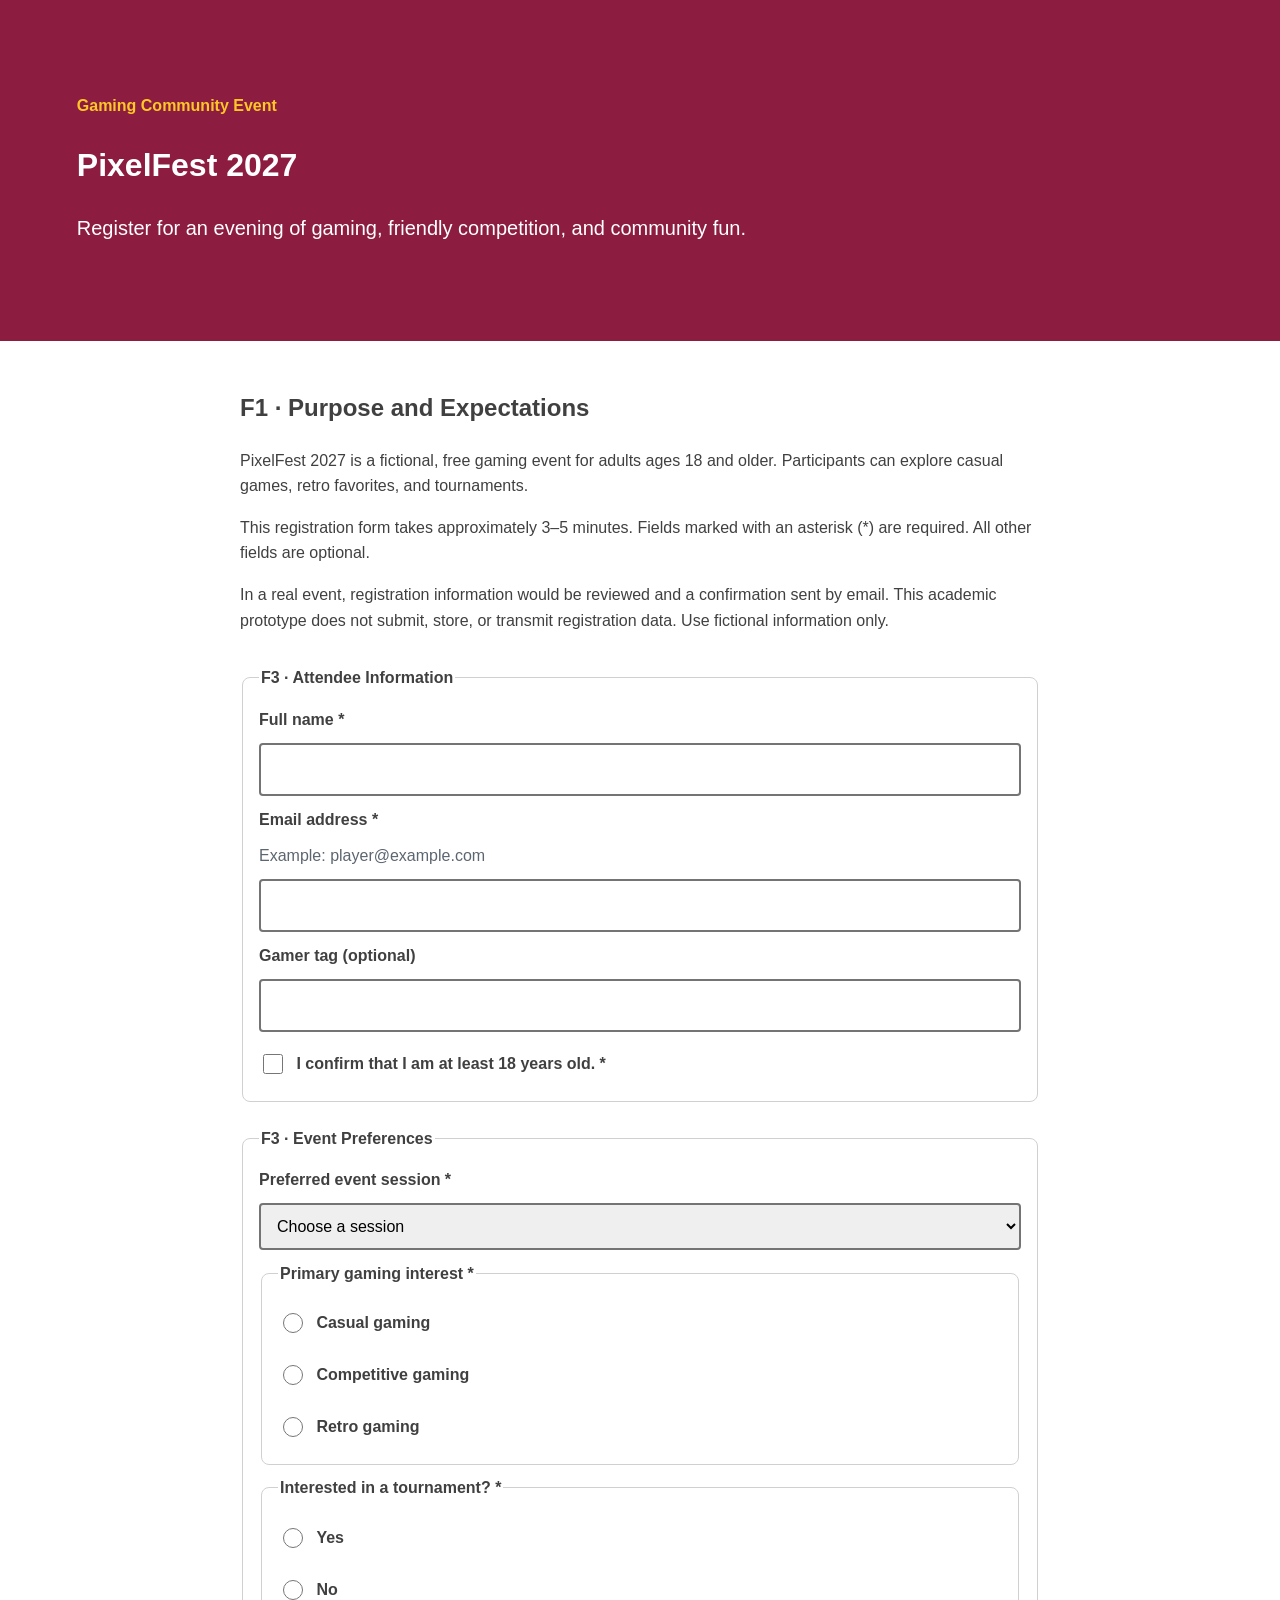
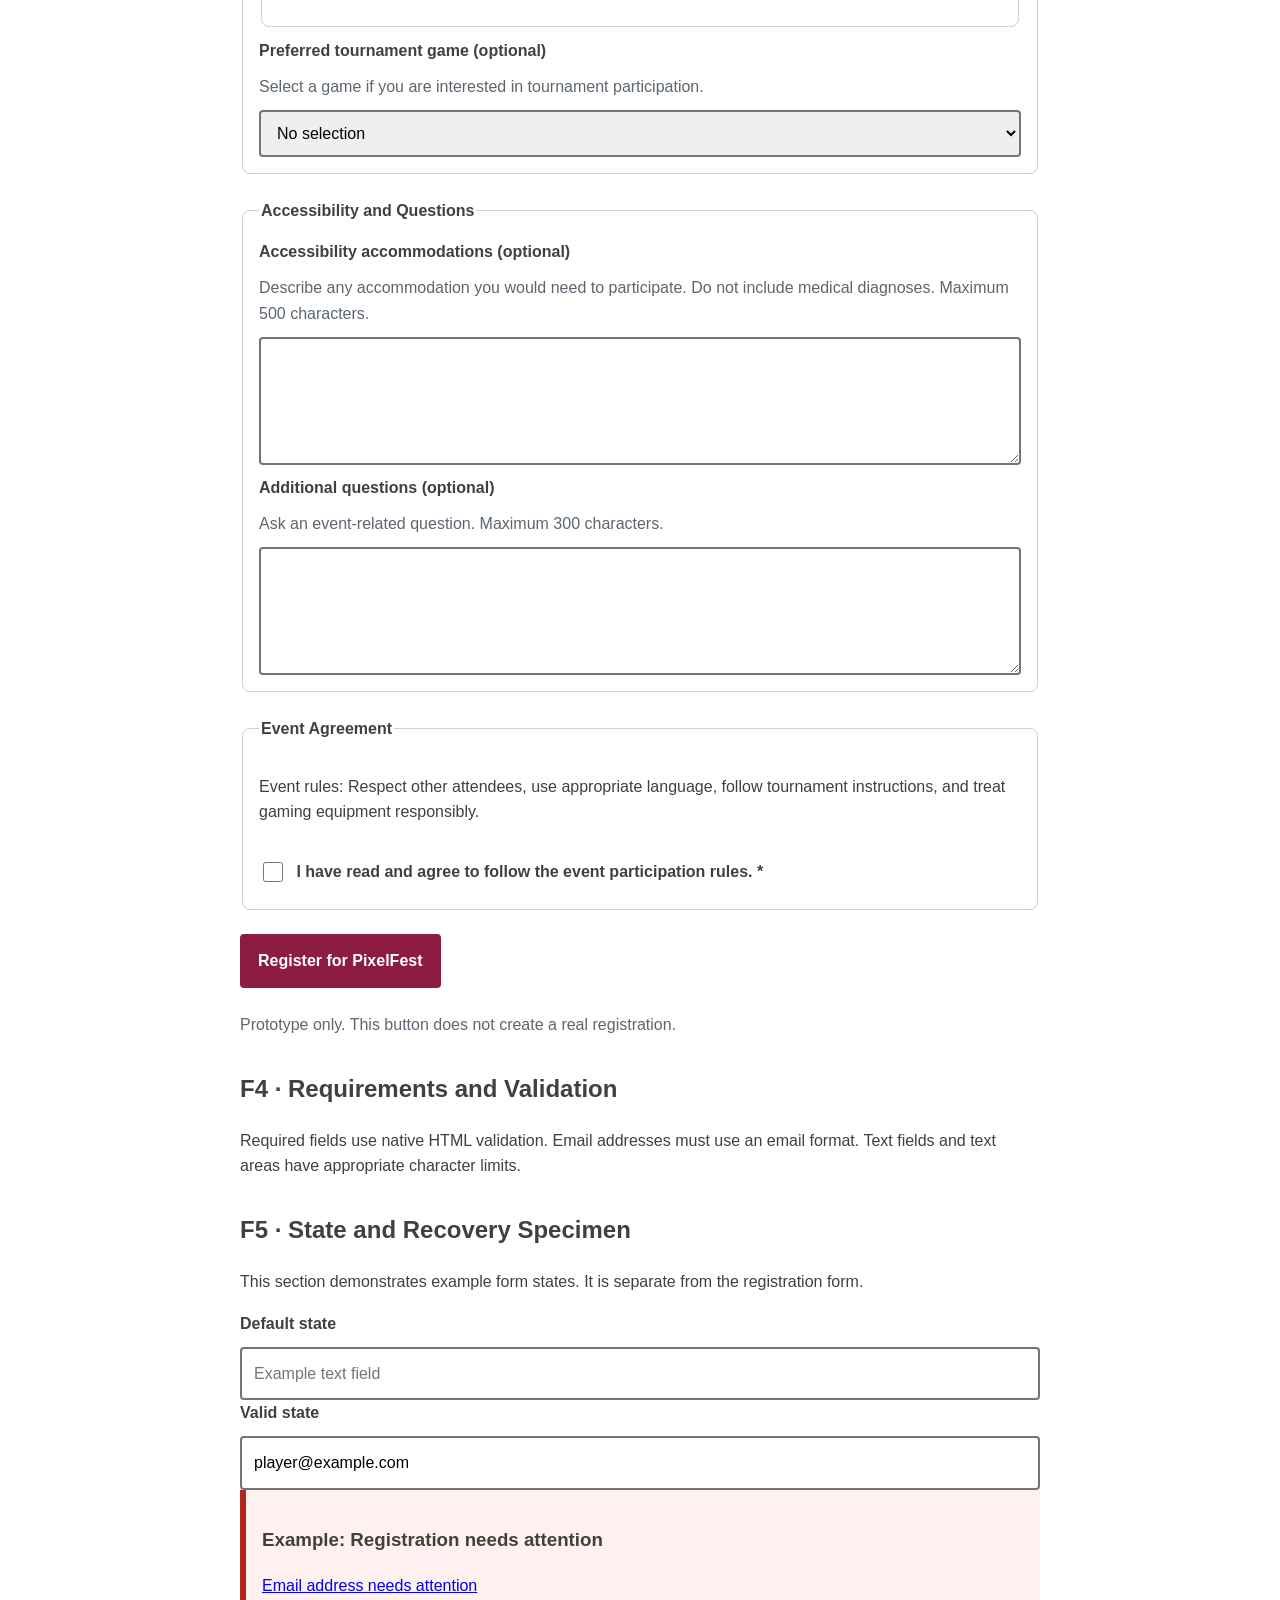
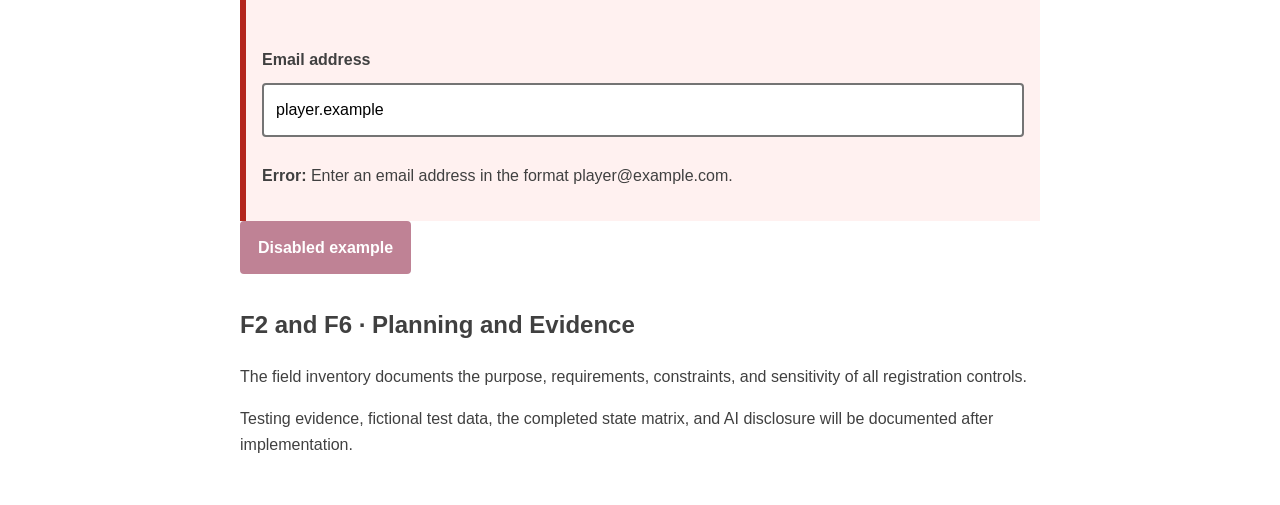
==== index.html @ 700ea59c "Update privacy notice heading and enhance event registration form details for PixelFest 2027" ====
<!doctype html>
<html lang="en">
<head>
    <meta charset="utf-8">
    <meta name="viewport" content="width=device-width, initial-scale=1">
    <title>PixelFest 2027 | Event Registration</title>
    <link rel="stylesheet" href="styles.css">
</head>

<body>
    <header class="page-header">
        <p class="eyebrow">Gaming Community Event</p>
        <h1>PixelFest 2027</h1>
        <p class="lede">
            Register for an evening of gaming, friendly competition,
            and community fun.
        </p>
    </header>

    <main>
        <!-- F1: Purpose and Expectations -->
        <section id="expectations">
            <h2>F1 · Purpose and Expectations</h2>

            <p>
                PixelFest 2027 is a fictional, free gaming event for
                adults ages 18 and older. Participants can explore
                casual games, retro favorites, and tournaments.
            </p>

            <p>
                This registration form takes approximately 3–5 minutes.
                Fields marked with an asterisk (*) are required.
                All other fields are optional.
            </p>

            <p>
                In a real event, registration information would be
                reviewed and a confirmation sent by email.
                This academic prototype does not submit, store,
                or transmit registration data. Use fictional
                information only.
            </p>
        </section>

        <!-- F3 and F4: Semantic Form and Validation -->
        <form action="#" method="post">

            <fieldset>
                <legend>F3 · Attendee Information</legend>

                <div class="field">
                    <label for="full-name">Full name *</label>
                    <input
                        type="text"
                        id="full-name"
                        name="full_name"
                        autocomplete="name"
                        maxlength="80"
                        required>
                </div>

                <div class="field">
                    <label for="email">Email address *</label>
                    <p class="help" id="email-help">
                        Example: player@example.com
                    </p>
                    <input
                        type="email"
                        id="email"
                        name="email"
                        autocomplete="email"
                        aria-describedby="email-help"
                        required>
                </div>

                <div class="field">
                    <label for="gamer-tag">Gamer tag (optional)</label>
                    <input
                        type="text"
                        id="gamer-tag"
                        name="gamer_tag"
                        autocomplete="off"
                        maxlength="30">
                </div>

                <label class="choice">
                    <input
                        type="checkbox"
                        name="age_confirmed"
                        value="yes"
                        required>
                    I confirm that I am at least 18 years old. *
                </label>
            </fieldset>

            <fieldset>
                <legend>F3 · Event Preferences</legend>

                <div class="field">
                    <label for="session">Preferred event session *</label>
                    <select id="session" name="session" required>
                        <option value="">Choose a session</option>
                        <option value="afternoon">
                            Afternoon
                        </option>
                        <option value="evening">
                            Evening
                        </option>
                    </select>
                </div>

                <fieldset>
                    <legend>Primary gaming interest *</legend>

                    <label class="choice">
                        <input
                            type="radio"
                            name="gaming_interest"
                            value="casual"
                            required>
                        Casual gaming
                    </label>

                    <label class="choice">
                        <input
                            type="radio"
                            name="gaming_interest"
                            value="competitive">
                        Competitive gaming
                    </label>

                    <label class="choice">
                        <input
                            type="radio"
                            name="gaming_interest"
                            value="retro">
                        Retro gaming
                    </label>
                </fieldset>

                <fieldset>
                    <legend>Interested in a tournament? *</legend>

                    <label class="choice">
                        <input
                            type="radio"
                            name="tournament"
                            value="yes"
                            required>
                        Yes
                    </label>

                    <label class="choice">
                        <input
                            type="radio"
                            name="tournament"
                            value="no">
                        No
                    </label>
                </fieldset>

                <div class="field">
                    <label for="tournament-game">
                        Preferred tournament game (optional)
                    </label>
                    <p class="help" id="game-help">
                        Select a game if you are interested
                        in tournament participation.
                    </p>
                    <select
                        id="tournament-game"
                        name="tournament_game"
                        aria-describedby="game-help">
                        <option value="">No selection</option>
                        <option value="smash">
                            Super Smash Bros.
                        </option>
                        <option value="mario_kart">
                            Mario Kart
                        </option>
                        <option value="other">
                            Other
                        </option>
                    </select>
                </div>
            </fieldset>

            <fieldset>
                <legend>Accessibility and Questions</legend>

                <div class="field">
                    <label for="accessibility">
                        Accessibility accommodations (optional)
                    </label>
                    <p class="help" id="accessibility-help">
                        Describe any accommodation you would need
                        to participate. Do not include medical diagnoses.
                        Maximum 500 characters.
                    </p>
                    <textarea
                        id="accessibility"
                        name="accessibility_needs"
                        maxlength="500"
                        aria-describedby="accessibility-help"></textarea>
                </div>

                <div class="field">
                    <label for="questions">
                        Additional questions (optional)
                    </label>
                    <p class="help" id="questions-help">
                        Ask an event-related question.
                        Maximum 300 characters.
                    </p>
                    <textarea
                        id="questions"
                        name="questions"
                        maxlength="300"
                        aria-describedby="questions-help"></textarea>
                </div>
            </fieldset>

            <fieldset>
                <legend>Event Agreement</legend>

                <p id="event-rules">
                    Event rules: Respect other attendees, use
                    appropriate language, follow tournament
                    instructions, and treat gaming equipment
                    responsibly.
                </p>

                <label class="choice">
                    <input
                        type="checkbox"
                        name="rules_accepted"
                        value="yes"
                        aria-describedby="event-rules"
                        required>
                    I have read and agree to follow the event
                    participation rules. *
                </label>
            </fieldset>

            <button type="submit">
                Register for PixelFest
            </button>

            <p class="help">
                Prototype only. This button does not create
                a real registration.
            </p>
        </form>

        <!-- F4: Requirements and Validation -->
        <section id="validation">
            <h2>F4 · Requirements and Validation</h2>
            <p>
                Required fields use native HTML validation.
                Email addresses must use an email format.
                Text fields and text areas have appropriate
                character limits.
            </p>
        </section>

        <!-- F5: State and Recovery Examples -->
        <section id="states">
            <h2>F5 · State and Recovery Specimen</h2>

            <p>
                This section demonstrates example form states.
                It is separate from the registration form.
            </p>

            <div class="field">
                <label for="default-example">
                    Default state
                </label>
                <input
                    id="default-example"
                    type="text"
                    placeholder="Example text field">
            </div>

            <div class="field">
                <label for="valid-example">
                    Valid state
                </label>
                <input
                    id="valid-example"
                    type="email"
                    value="player@example.com"
                    readonly>
            </div>

            <div class="error-summary">
                <h3>Example: Registration needs attention</h3>
                <p>
                    <a href="#error-example">
                        Email address needs attention
                    </a>
                </p>
            </div>

            <div class="field field-error">
                <label for="error-example">
                    Email address
                </label>
                <input
                    id="error-example"
                    type="email"
                    value="player.example"
                    aria-invalid="true"
                    aria-describedby="error-message">

                <p id="error-message">
                    <strong>Error:</strong>
                    Enter an email address in the format
                    player@example.com.
                </p>
            </div>

            <button type="button" disabled>
                Disabled example
            </button>
        </section>

        <!-- F6: Documentation -->
        <section id="documentation">
            <h2>F2 and F6 · Planning and Evidence</h2>

            <p>
                The field inventory documents the purpose,
                requirements, constraints, and sensitivity
                of all registration controls.
            </p>

            <p>
                Testing evidence, fictional test data,
                the completed state matrix, and AI disclosure
                will be documented after implementation.
            </p>
        </section>
    </main>
</body>
</html>
---- styles.css ----
:root{
    --color-text:#404040;
    --color-surface:#fff;
    --color-action:#8c1d40;
    --color-accent:#ffc627;
    --color-border:#747474;
    --color-error:#b3261e;
    --color-muted:#5c6670;
    --space-3:1rem;
    --radius:.5rem;
    --measure:68ch;
}
*,*::before,*::after{
    box-sizing:border-box;
}
body{
    margin:0;
    color:var(--color-text);
    background:var(--color-surface);
    font-family:Arial,sans-serif;
    line-height:1.6;
}
.page-header{
    padding:clamp(2rem,6vw,5rem);
    background:var(--color-action);
    color:#fff;
}
.eyebrow{
    color:var(--color-accent);
    font-weight:700;
}
.lede{
    max-width:var(--measure);
    font-size:1.25rem;
}
main{
    max-width:52rem;
    margin:auto;
    padding:var(--space-3);
}
section,form{
    margin-block:2rem;
}
form,fieldset,.field{
    display:grid;
    gap:.65rem;
}
form{
    gap:1.5rem;
}
fieldset{
    padding:1rem;
    border:1px solid #d0d0d0;
    border-radius:var(--radius);
}
legend,label{
    font-weight:700;
}
.help{
    margin:0;
    color:var(--color-muted);
}
input,select,textarea,button{
    font:inherit;
}
input:not([type="radio"]):not([type="checkbox"]),select,textarea{
    width:100%;
    padding:.75rem;
    border:2px solid var(--color-border);
    border-radius:.25rem;
}
textarea{
    min-height:8rem;
    resize:vertical;
}
.choice{
    display:flex;
    gap:.65rem;
    align-items:flex-start;
    padding:.5rem 0;
}
.choice input{
    inline-size:1.25rem;
    block-size:1.25rem;
}
button{
    justify-self:start;
    min-height:44px;
    padding:.75rem 1rem;
    background:var(--color-action);
    color:#fff;
    border:2px solid var(--color-action);
    border-radius:.25rem;
    font-weight:700;
}
:focus-visible{
    outline:.2rem solid var(--color-accent);
    outline-offset:.2rem;
}
.error-summary,.field-error{
    padding:1rem;
    border-left:.4rem solid var(--color-error);
    background:#fff1f0;
}
.field-error input{
    border-color:var(--color-error);
}
button:disabled{
    opacity:.55;
    cursor:not-allowed;
}
@media (min-width:48rem){
    .paired-fields{
        display:grid;
        grid-template-columns:1fr 1fr;
        gap:1rem;
    }
}
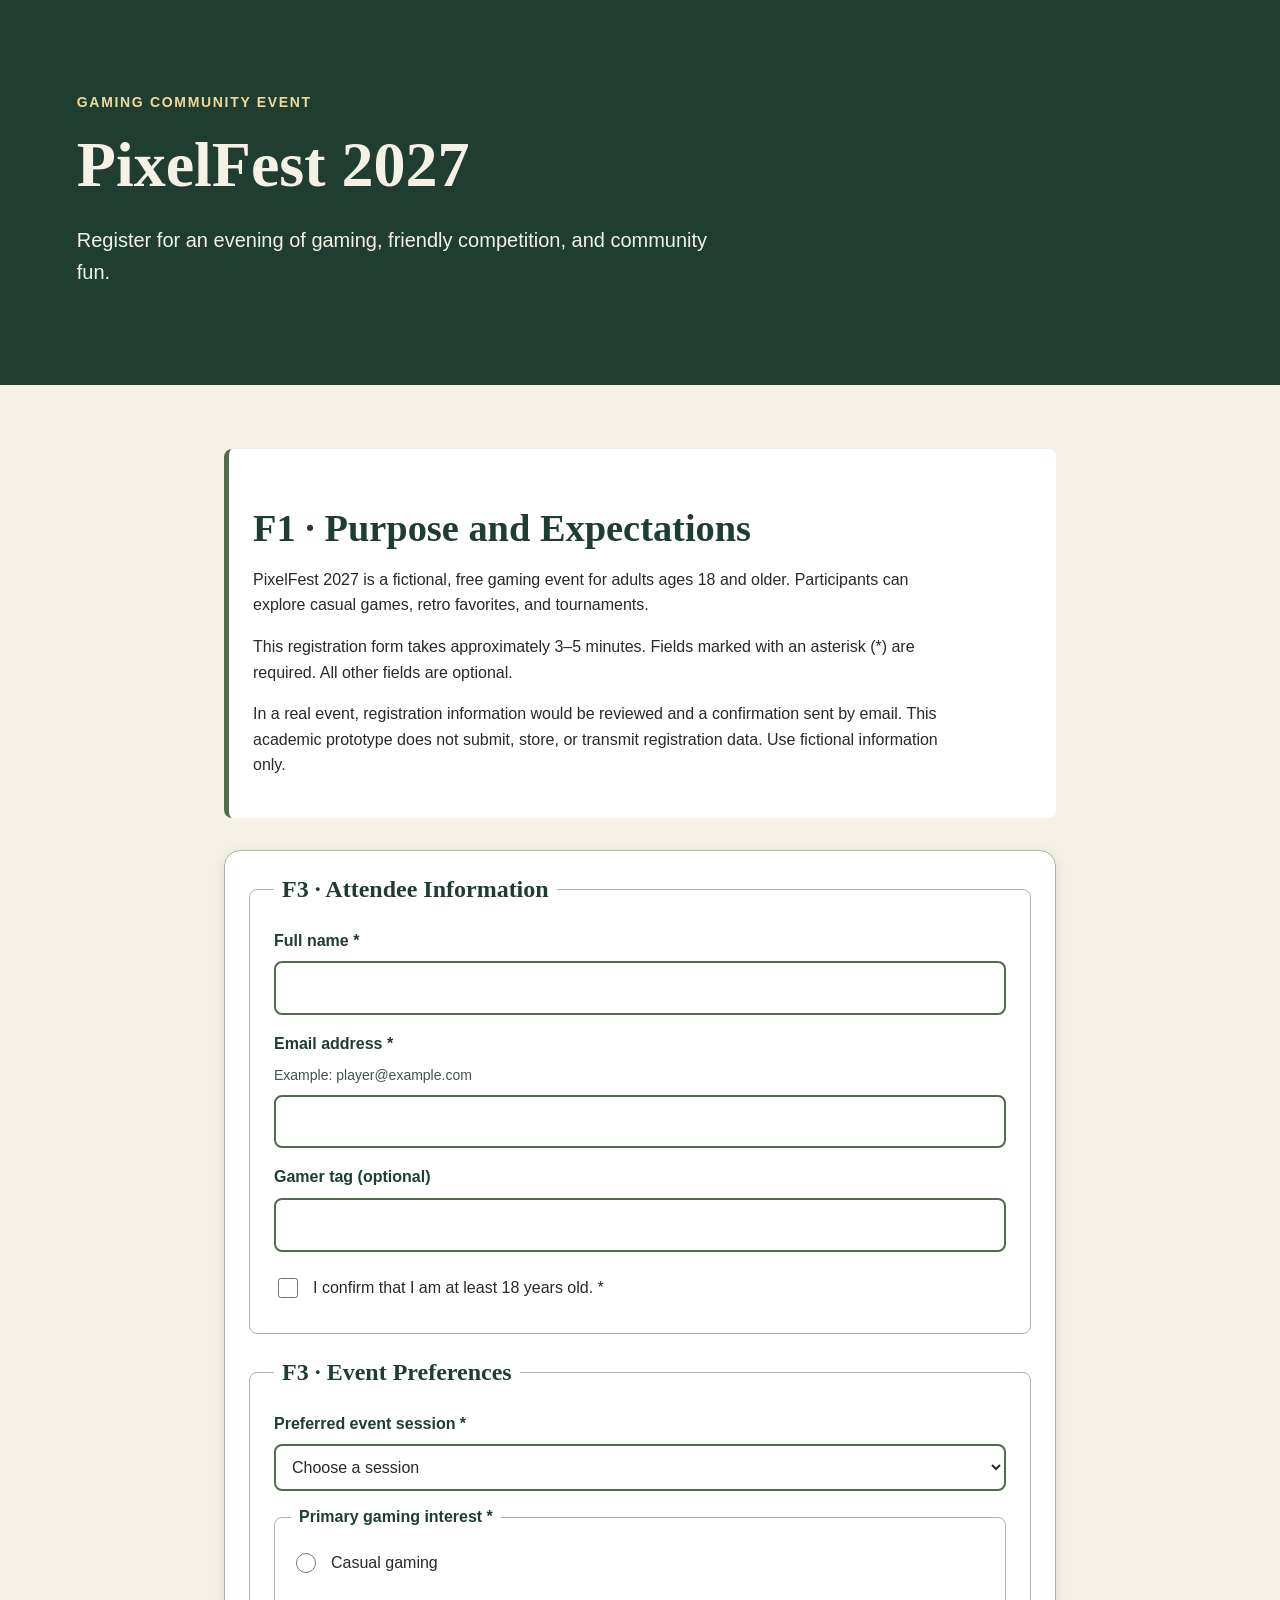
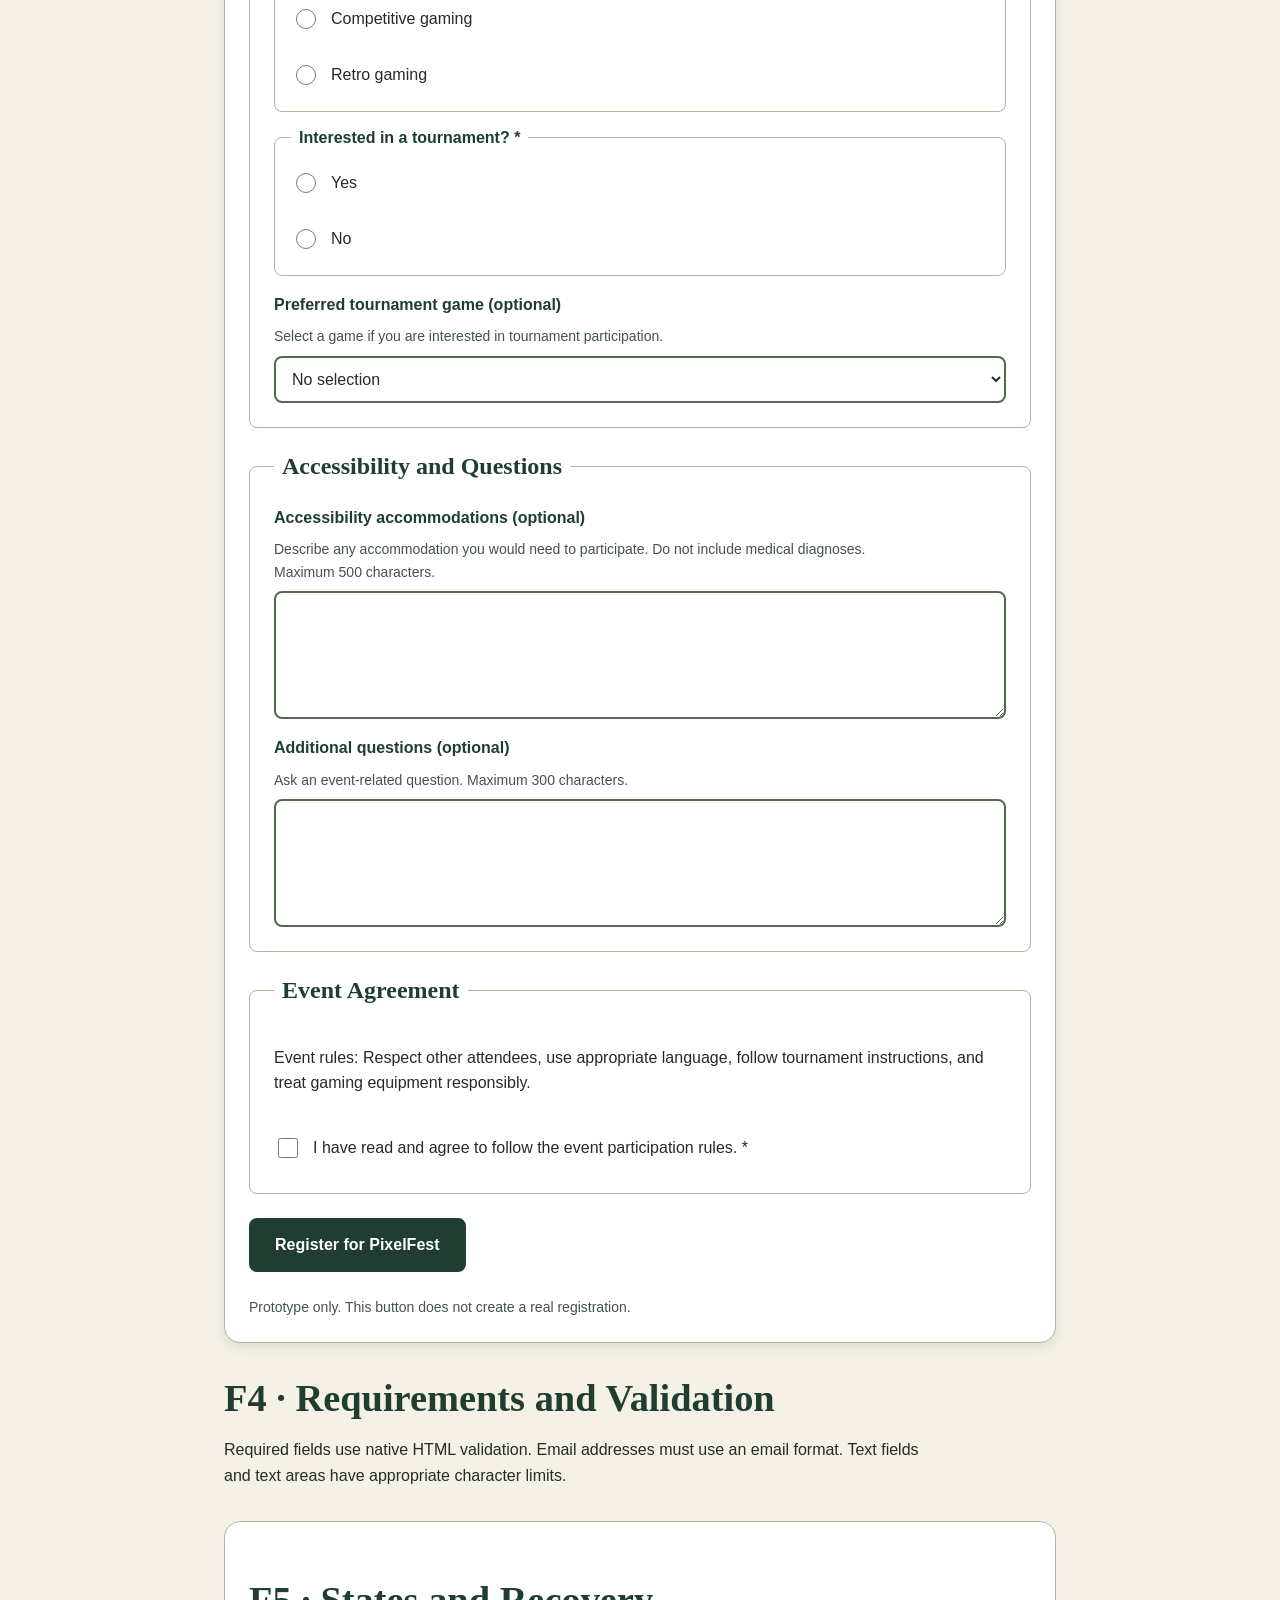
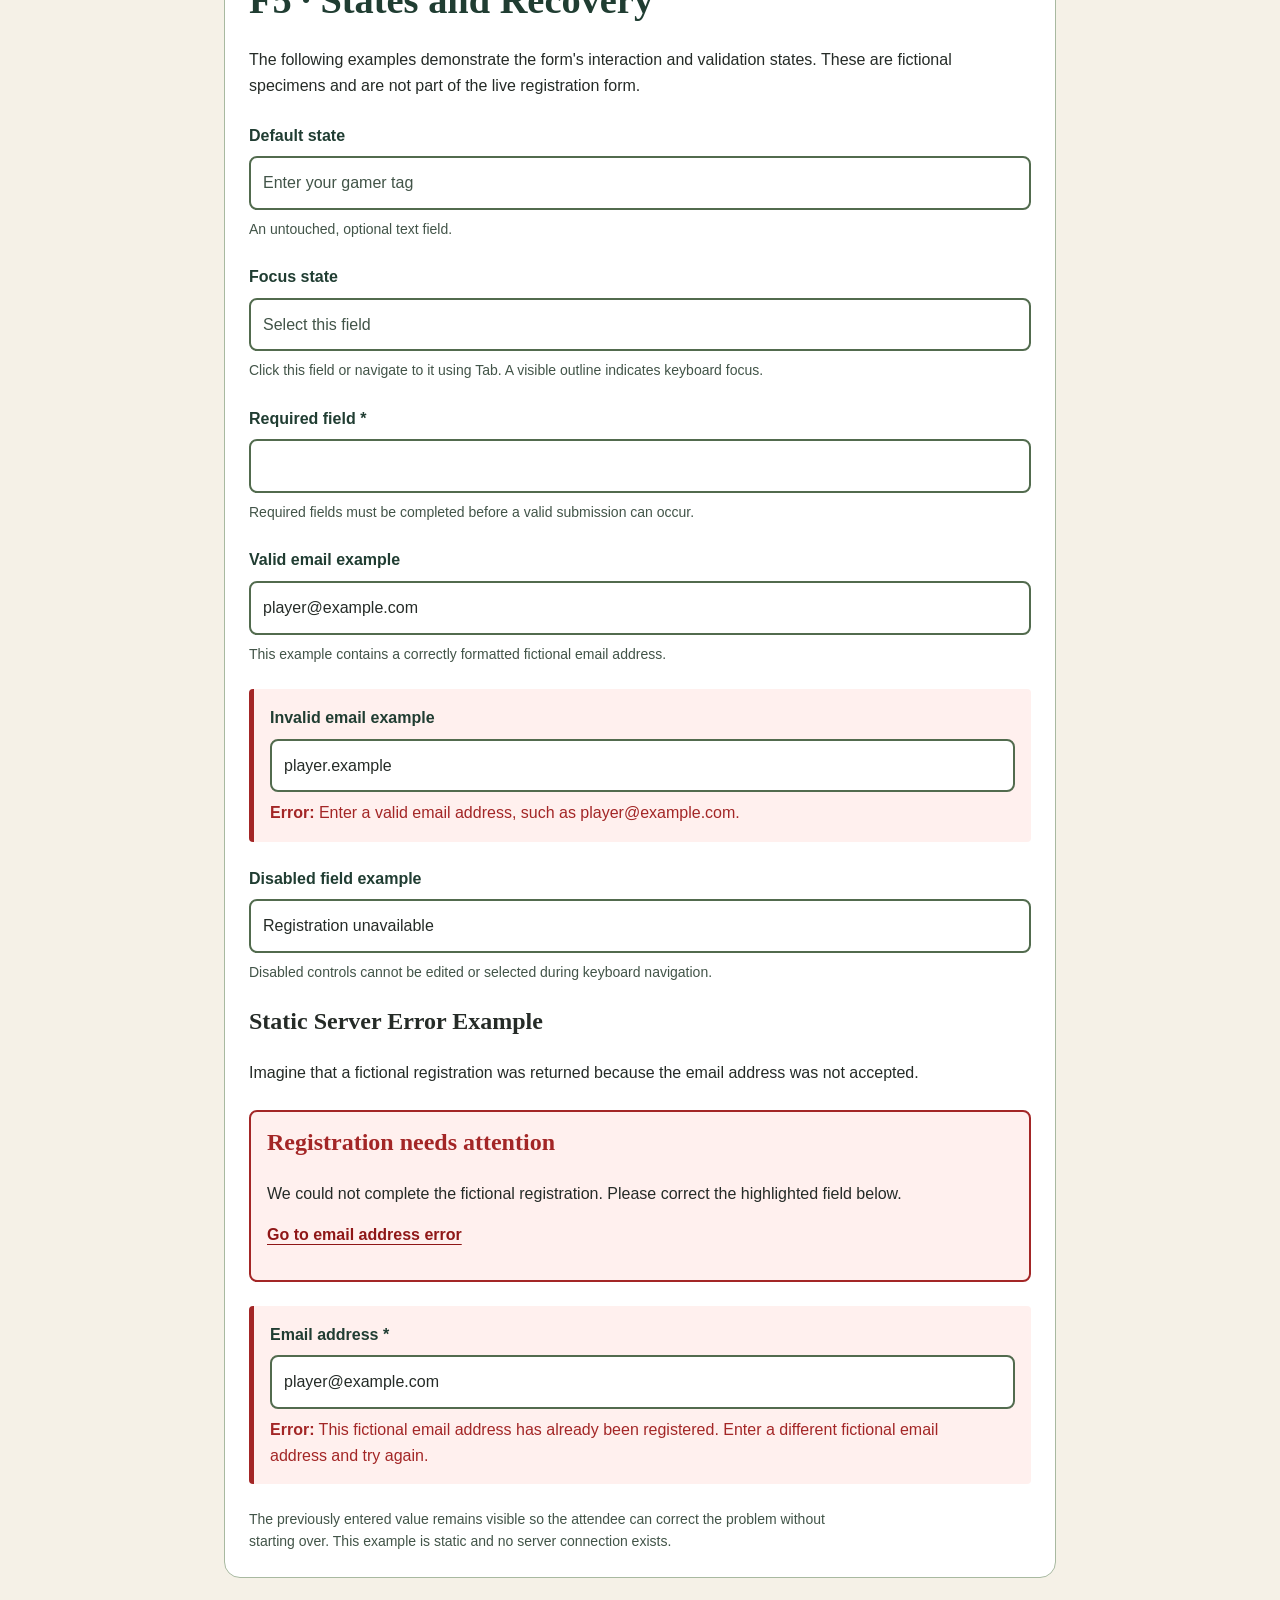
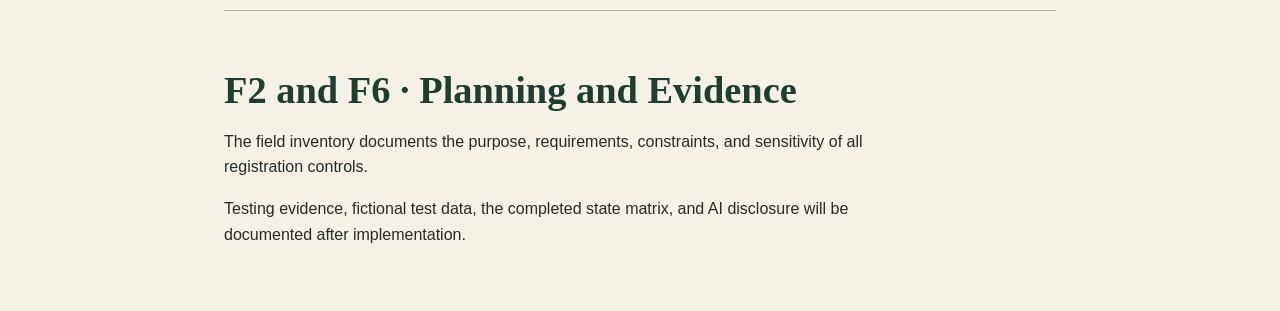
==== commit 8ba411e4: "Revise states and recovery section in index.html to enhance clarity and detail for form interaction " ====
--- a/index.html
+++ b/index.html
@@ -266,66 +266,165 @@
         </section>
 
         <!-- F5: State and Recovery Examples -->
-        <section id="states">
-            <h2>F5 · State and Recovery Specimen</h2>
-
-            <p>
-                This section demonstrates example form states.
-                It is separate from the registration form.
-            </p>
-
-            <div class="field">
-                <label for="default-example">
-                    Default state
-                </label>
-                <input
-                    id="default-example"
-                    type="text"
-                    placeholder="Example text field">
-            </div>
-
-            <div class="field">
-                <label for="valid-example">
-                    Valid state
-                </label>
-                <input
-                    id="valid-example"
-                    type="email"
-                    value="player@example.com"
-                    readonly>
-            </div>
-
-            <div class="error-summary">
-                <h3>Example: Registration needs attention</h3>
-                <p>
-                    <a href="#error-example">
-                        Email address needs attention
-                    </a>
-                </p>
-            </div>
-
-            <div class="field field-error">
-                <label for="error-example">
-                    Email address
-                </label>
-                <input
-                    id="error-example"
-                    type="email"
-                    value="player.example"
-                    aria-invalid="true"
-                    aria-describedby="error-message">
-
-                <p id="error-message">
-                    <strong>Error:</strong>
-                    Enter an email address in the format
-                    player@example.com.
-                </p>
-            </div>
-
-            <button type="button" disabled>
-                Disabled example
-            </button>
-        </section>
+        
+<!-- F5: States and Recovery -->
+<section id="states">
+    <h2>F5 · States and Recovery</h2>
+
+    <p>
+        The following examples demonstrate the form's
+        interaction and validation states. These are
+        fictional specimens and are not part of the
+        live registration form.
+    </p>
+
+    <!-- Default State -->
+    <div class="field">
+        <label for="state-default">
+            Default state
+        </label>
+        <input
+            type="text"
+            id="state-default"
+            placeholder="Enter your gamer tag">
+        <p class="help">
+            An untouched, optional text field.
+        </p>
+    </div>
+
+    <!-- Focus State -->
+    <div class="field">
+        <label for="state-focus">
+            Focus state
+        </label>
+        <input
+            type="text"
+            id="state-focus"
+            placeholder="Select this field">
+        <p class="help">
+            Click this field or navigate to it using Tab.
+            A visible outline indicates keyboard focus.
+        </p>
+    </div>
+
+    <!-- Required State -->
+    <div class="field">
+        <label for="state-required">
+            Required field *
+        </label>
+        <input
+            type="text"
+            id="state-required"
+            required>
+        <p class="help">
+            Required fields must be completed before
+            a valid submission can occur.
+        </p>
+    </div>
+
+    <!-- Valid State -->
+    <div class="field">
+        <label for="state-valid">
+            Valid email example
+        </label>
+        <input
+            type="email"
+            id="state-valid"
+            value="player@example.com"
+            readonly>
+        <p class="help">
+            This example contains a correctly
+            formatted fictional email address.
+        </p>
+    </div>
+
+    <!-- Invalid State -->
+    <div class="field field-error">
+        <label for="state-invalid">
+            Invalid email example
+        </label>
+        <input
+            type="email"
+            id="state-invalid"
+            value="player.example"
+            aria-invalid="true"
+            aria-describedby="invalid-help">
+
+        <p id="invalid-help">
+            <strong>Error:</strong>
+            Enter a valid email address, such as
+            player@example.com.
+        </p>
+    </div>
+
+    <!-- Disabled State -->
+    <div class="field">
+        <label for="state-disabled">
+            Disabled field example
+        </label>
+        <input
+            type="text"
+            id="state-disabled"
+            value="Registration unavailable"
+            disabled>
+        <p class="help">
+            Disabled controls cannot be edited
+            or selected during keyboard navigation.
+        </p>
+    </div>
+
+    <!-- Static Server-Returned Error -->
+    <h3>Static Server Error Example</h3>
+
+    <p>
+        Imagine that a fictional registration was
+        returned because the email address was
+        not accepted.
+    </p>
+
+    <div class="error-summary" role="alert">
+        <h3>Registration needs attention</h3>
+        <p>
+            We could not complete the fictional
+            registration. Please correct the
+            highlighted field below.
+        </p>
+        <p>
+            <a href="#server-email">
+                Go to email address error
+            </a>
+        </p>
+    </div>
+
+    <div class="field field-error">
+        <label for="server-email">
+            Email address *
+        </label>
+
+        <input
+            type="email"
+            id="server-email"
+            value="player@example.com"
+            aria-invalid="true"
+            aria-describedby="server-error-message">
+
+        <p id="server-error-message">
+            <strong>Error:</strong>
+            This fictional email address has
+            already been registered. Enter a
+            different fictional email address
+            and try again.
+        </p>
+    </div>
+
+    <p class="help">
+        The previously entered value remains
+        visible so the attendee can correct
+        the problem without starting over.
+        This example is static and no server
+        connection exists.
+    </p>
+</section>
 
         <!-- F6: Documentation -->
         <section id="documentation">
--- a/styles.css
+++ b/styles.css
@@ -1,118 +1,488 @@
-:root{
-    --color-text:#404040;
-    --color-surface:#fff;
-    --color-action:#8c1d40;
-    --color-accent:#ffc627;
-    --color-border:#747474;
-    --color-error:#b3261e;
-    --color-muted:#5c6670;
-    --space-3:1rem;
-    --radius:.5rem;
-    --measure:68ch;
-}
-*,*::before,*::after{
-    box-sizing:border-box;
-}
-body{
-    margin:0;
-    color:var(--color-text);
-    background:var(--color-surface);
-    font-family:Arial,sans-serif;
-    line-height:1.6;
-}
-.page-header{
-    padding:clamp(2rem,6vw,5rem);
-    background:var(--color-action);
-    color:#fff;
-}
-.eyebrow{
-    color:var(--color-accent);
-    font-weight:700;
-}
-.lede{
-    max-width:var(--measure);
-    font-size:1.25rem;
-}
-main{
-    max-width:52rem;
-    margin:auto;
-    padding:var(--space-3);
-}
-section,form{
-    margin-block:2rem;
-}
-form,fieldset,.field{
-    display:grid;
-    gap:.65rem;
-}
-form{
-    gap:1.5rem;
-}
-fieldset{
-    padding:1rem;
-    border:1px solid #d0d0d0;
-    border-radius:var(--radius);
-}
-legend,label{
-    font-weight:700;
-}
-.help{
-    margin:0;
-    color:var(--color-muted);
-}
-input,select,textarea,button{
-    font:inherit;
-}
-input:not([type="radio"]):not([type="checkbox"]),select,textarea{
-    width:100%;
-    padding:.75rem;
-    border:2px solid var(--color-border);
-    border-radius:.25rem;
-}
-textarea{
-    min-height:8rem;
-    resize:vertical;
-}
-.choice{
-    display:flex;
-    gap:.65rem;
-    align-items:flex-start;
-    padding:.5rem 0;
-}
-.choice input{
-    inline-size:1.25rem;
-    block-size:1.25rem;
-}
-button{
-    justify-self:start;
-    min-height:44px;
-    padding:.75rem 1rem;
-    background:var(--color-action);
-    color:#fff;
-    border:2px solid var(--color-action);
-    border-radius:.25rem;
-    font-weight:700;
-}
-:focus-visible{
-    outline:.2rem solid var(--color-accent);
-    outline-offset:.2rem;
-}
-.error-summary,.field-error{
-    padding:1rem;
-    border-left:.4rem solid var(--color-error);
-    background:#fff1f0;
-}
-.field-error input{
-    border-color:var(--color-error);
-}
-button:disabled{
-    opacity:.55;
-    cursor:not-allowed;
-}
-@media (min-width:48rem){
-    .paired-fields{
-        display:grid;
-        grid-template-columns:1fr 1fr;
-        gap:1rem;
-    }
-}
+
+/* ==========================================
+   PixelFest 2027 | Registration Form
+   Module 3 Inclusive Form Flow
+
+   Design system adapted from Module 1:
+   SpicyMisoPhoto
+========================================== */
+
+
+/* S1: Selective CSS Reset */
+
+*,
+*::before,
+*::after {
+    box-sizing: border-box;
+}
+
+body {
+    margin: 0;
+}
+
+img,
+svg {
+    display: block;
+    max-width: 100%;
+}
+
+button,
+input,
+select,
+textarea {
+    font: inherit;
+}
+
+p,
+li {
+    overflow-wrap: break-word;
+}
+
+
+/* S2: Design Tokens */
+
+:root {
+    /* Module 1 brand palette */
+    --color-forest: #203D32;
+    --color-moss: #526B4E;
+    --color-sage: #A8B9A0;
+    --color-cream: #F5F1E7;
+    --color-earth: #80674F;
+    --color-white: #FFFFFF;
+    --color-charcoal: #252B27;
+
+    /* Semantic colors */
+    --color-background: var(--color-cream);
+    --color-surface: var(--color-white);
+    --color-text: var(--color-charcoal);
+    --color-heading: var(--color-forest);
+    --color-border: var(--color-sage);
+    --color-control-border: var(--color-moss);
+    --color-action: var(--color-forest);
+    --color-action-hover: var(--color-moss);
+    --color-focus: var(--color-moss);
+    --color-muted: #425448;
+
+    /* New Module 3 state tokens */
+    --color-error: #A32626;
+    --color-error-background: #FFF0EE;
+    --color-valid: #276749;
+    --color-disabled: #666666;
+
+    /* Module 1 spacing scale */
+    --space-1: 0.25rem;
+    --space-2: 0.5rem;
+    --space-3: 0.75rem;
+    --space-4: 1rem;
+    --space-6: 1.5rem;
+    --space-8: 2rem;
+    --space-12: 3rem;
+    --space-16: 4rem;
+
+    /* Sizing */
+    --size-container: 75rem;
+    --size-form: 52rem;
+    --size-control-min: 2.75rem;
+
+    /* Radius */
+    --radius-sm: 0.25rem;
+    --radius-md: 0.5rem;
+    --radius-lg: 1rem;
+
+    /* Typography */
+    --font-display: "Cormorant Garamond",
+                    Georgia, serif;
+    --font-body: "Inter", Arial, sans-serif;
+
+    --text-sm: 0.875rem;
+    --text-base: 1rem;
+    --text-lg: 1.25rem;
+    --text-xl: 1.5rem;
+    --text-heading: clamp(1.75rem, 3vw, 2.5rem);
+    --text-display: clamp(2.5rem, 5vw, 4rem);
+
+    /* Shadows */
+    --shadow-sm: 0 2px 6px rgba(32, 61, 50, 0.08);
+    --shadow-md: 0 4px 12px rgba(32, 61, 50, 0.12);
+}
+
+
+/* S3: Base Typography */
+
+body {
+    background: var(--color-background);
+    color: var(--color-text);
+    font-family: var(--font-body);
+    font-size: var(--text-base);
+    line-height: 1.6;
+}
+
+h1,
+h2,
+h3,
+legend {
+    font-family: var(--font-display);
+    line-height: 1.2;
+}
+
+h1 {
+    font-size: var(--text-display);
+}
+
+h2 {
+    font-size: var(--text-heading);
+    color: var(--color-heading);
+}
+
+h3 {
+    font-size: var(--text-xl);
+}
+
+p {
+    max-width: 80ch;
+}
+
+a {
+    color: var(--color-forest);
+    text-underline-offset: 0.25rem;
+}
+
+a:hover {
+    color: var(--color-moss);
+}
+
+
+/* S4: Page Header */
+
+.page-header {
+    background: var(--color-forest);
+    color: var(--color-cream);
+    padding: clamp(2rem, 6vw, 5rem);
+}
+
+.page-header h1 {
+    color: var(--color-cream);
+    margin-block: var(--space-2);
+}
+
+.eyebrow {
+    color: #F0D999;
+    font-size: var(--text-sm);
+    font-weight: 700;
+    text-transform: uppercase;
+    letter-spacing: 0.12em;
+}
+
+.lede {
+    font-size: var(--text-lg);
+    max-width: 60ch;
+}
+
+
+/* S5: Main Layout */
+
+main {
+    width: min(100% - 2rem, var(--size-form));
+    margin-inline: auto;
+    padding-block: var(--space-8);
+}
+
+section {
+    margin-block: var(--space-8);
+}
+
+section > h2 {
+    margin-bottom: var(--space-4);
+}
+
+#expectations {
+    padding: var(--space-6);
+    background: var(--color-surface);
+    border-left: 5px solid var(--color-moss);
+    border-radius: var(--radius-md);
+}
+
+
+/* S6: Form Container */
+
+form {
+    display: grid;
+    gap: var(--space-6);
+    padding: var(--space-6);
+    background: var(--color-surface);
+    border: 1px solid var(--color-border);
+    border-radius: var(--radius-lg);
+    box-shadow: var(--shadow-md);
+    min-width: 0;
+}
+
+
+/* Fieldsets and Legends */
+
+fieldset {
+    display: grid;
+    gap: var(--space-4);
+    min-width: 0;
+    margin: 0;
+    padding: var(--space-6);
+    border: 1px solid var(--color-border);
+    border-radius: var(--radius-md);
+}
+
+legend {
+    color: var(--color-heading);
+    font-size: var(--text-xl);
+    font-weight: 600;
+    padding-inline: var(--space-2);
+}
+
+/* Nested radio groups */
+fieldset fieldset {
+    padding: var(--space-4);
+}
+
+fieldset fieldset legend {
+    font-family: var(--font-body);
+    font-size: var(--text-base);
+}
+
+
+/* Form Fields */
+
+.field {
+    display: grid;
+    gap: var(--space-2);
+    min-width: 0;
+}
+
+.field label {
+    color: var(--color-heading);
+    font-weight: 600;
+}
+
+.help {
+    color: var(--color-muted);
+    font-size: var(--text-sm);
+    margin: 0;
+}
+
+input:not([type="checkbox"]):not([type="radio"]),
+select,
+textarea {
+    display: block;
+    width: 100%;
+    min-width: 0;
+    min-height: var(--size-control-min);
+    padding: var(--space-3);
+    background: var(--color-white);
+    color: var(--color-text);
+    border: 2px solid var(--color-control-border);
+    border-radius: var(--radius-md);
+}
+
+textarea {
+    min-height: 8rem;
+    resize: vertical;
+}
+
+input::placeholder,
+textarea::placeholder {
+    color: var(--color-muted);
+}
+
+
+/* Radio Buttons and Checkboxes */
+
+.choice {
+    display: flex;
+    align-items: flex-start;
+    gap: var(--space-3);
+    padding: var(--space-2) 0;
+    cursor: pointer;
+    line-height: 1.5;
+}
+
+.choice input {
+    width: 1.25rem;
+    height: 1.25rem;
+    flex-shrink: 0;
+    margin-top: 0.15rem;
+    accent-color: var(--color-forest);
+}
+
+.choice:hover {
+    color: var(--color-forest);
+}
+
+
+/* Focus State */
+
+:focus-visible {
+    outline: 3px solid var(--color-focus);
+    outline-offset: 3px;
+}
+
+/* Show focus clearly on pale backgrounds */
+input:focus-visible,
+select:focus-visible,
+textarea:focus-visible {
+    outline: 3px solid var(--color-forest);
+    outline-offset: 3px;
+    border-color: var(--color-forest);
+}
+
+
+/* Hover State */
+
+input:not([type="checkbox"]):not([type="radio"]):hover,
+select:hover,
+textarea:hover {
+    border-color: var(--color-forest);
+}
+
+
+/* Valid and Invalid Specimens */
+
+input[readonly] {
+    background: #F0F5EF;
+    border-color: var(--color-valid);
+}
+
+.field-error {
+    padding: var(--space-4);
+    background: var(--color-error-background);
+    border-left: 5px solid var(--color-error);
+    border-radius: var(--radius-sm);
+}
+
+.field-error input,
+input[aria-invalid="true"] {
+    border-color: var(--color-error);
+}
+
+.field-error p {
+    color: var(--color-error);
+    margin: 0;
+}
+
+.error-summary {
+    background: var(--color-error-background);
+    border: 2px solid var(--color-error);
+    border-radius: var(--radius-md);
+    padding: var(--space-4);
+}
+
+.error-summary h3 {
+    color: var(--color-error);
+    margin-top: 0;
+}
+
+.error-summary a {
+    color: #8F1717;
+    font-weight: 600;
+}
+
+
+/* Button Component */
+
+button {
+    min-height: var(--size-control-min);
+    max-width: 100%;
+    justify-self: start;
+    padding: var(--space-3) var(--space-6);
+    background: var(--color-action);
+    color: var(--color-white);
+    border: 2px solid var(--color-action);
+    border-radius: var(--radius-md);
+    font-weight: 600;
+    cursor: pointer;
+    transition: background-color 0.2s ease;
+}
+
+button:hover:not(:disabled) {
+    background: var(--color-action-hover);
+    border-color: var(--color-action-hover);
+}
+
+button:active:not(:disabled) {
+    background: var(--color-earth);
+}
+
+button:focus-visible {
+    outline: 3px solid var(--color-moss);
+    outline-offset: 3px;
+}
+
+button:disabled {
+    opacity: 0.55;
+    cursor: not-allowed;
+}
+
+
+/* F5: State Specimen Layout */
+
+#states {
+    padding: var(--space-6);
+    background: var(--color-surface);
+    border: 1px solid var(--color-border);
+    border-radius: var(--radius-lg);
+}
+
+#states > * + * {
+    margin-top: var(--space-6);
+}
+
+
+/* F6: Documentation */
+
+#documentation {
+    border-top: 1px solid var(--color-border);
+    padding-top: var(--space-6);
+}
+
+
+/* Responsive Layout: Mobile */
+
+@media (max-width: 480px) {
+    .page-header {
+        padding: var(--space-8) var(--space-4);
+    }
+
+    main {
+        width: calc(100% - 2rem);
+        padding-block: var(--space-4);
+    }
+
+    form,
+    fieldset,
+    #states,
+    #expectations {
+        padding: var(--space-4);
+    }
+
+    button[type="submit"] {
+        width: 100%;
+        justify-self: stretch;
+    }
+}
+
+
+/* Responsive Layout: Tablet and Desktop */
+
+@media (min-width: 768px) {
+    .paired-fields {
+        display: grid;
+        grid-template-columns:
+            repeat(2, minmax(0, 1fr));
+        gap: var(--space-4);
+    }
+}
+
+
+/* Reduced Motion Preference */
+
+@media (prefers-reduced-motion: reduce) {
+    button {
+        transition: none;
+    }
+}
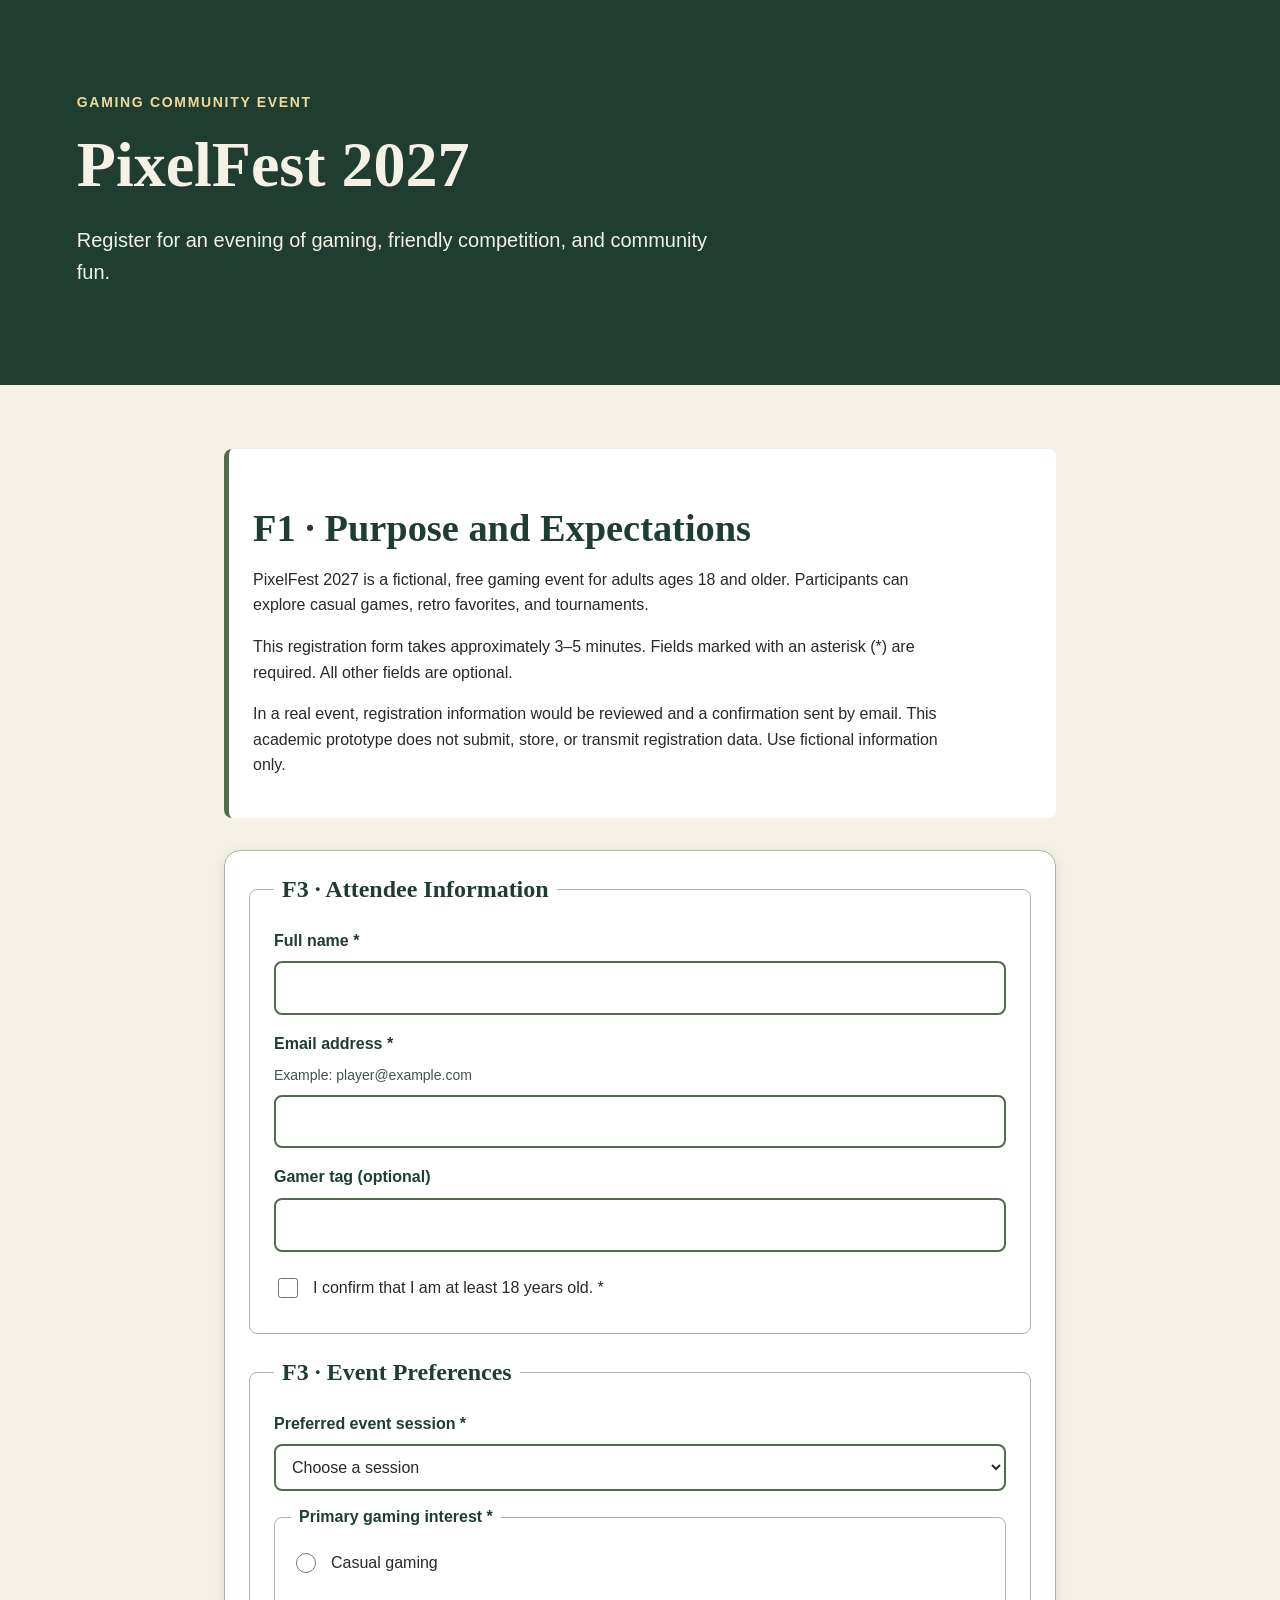
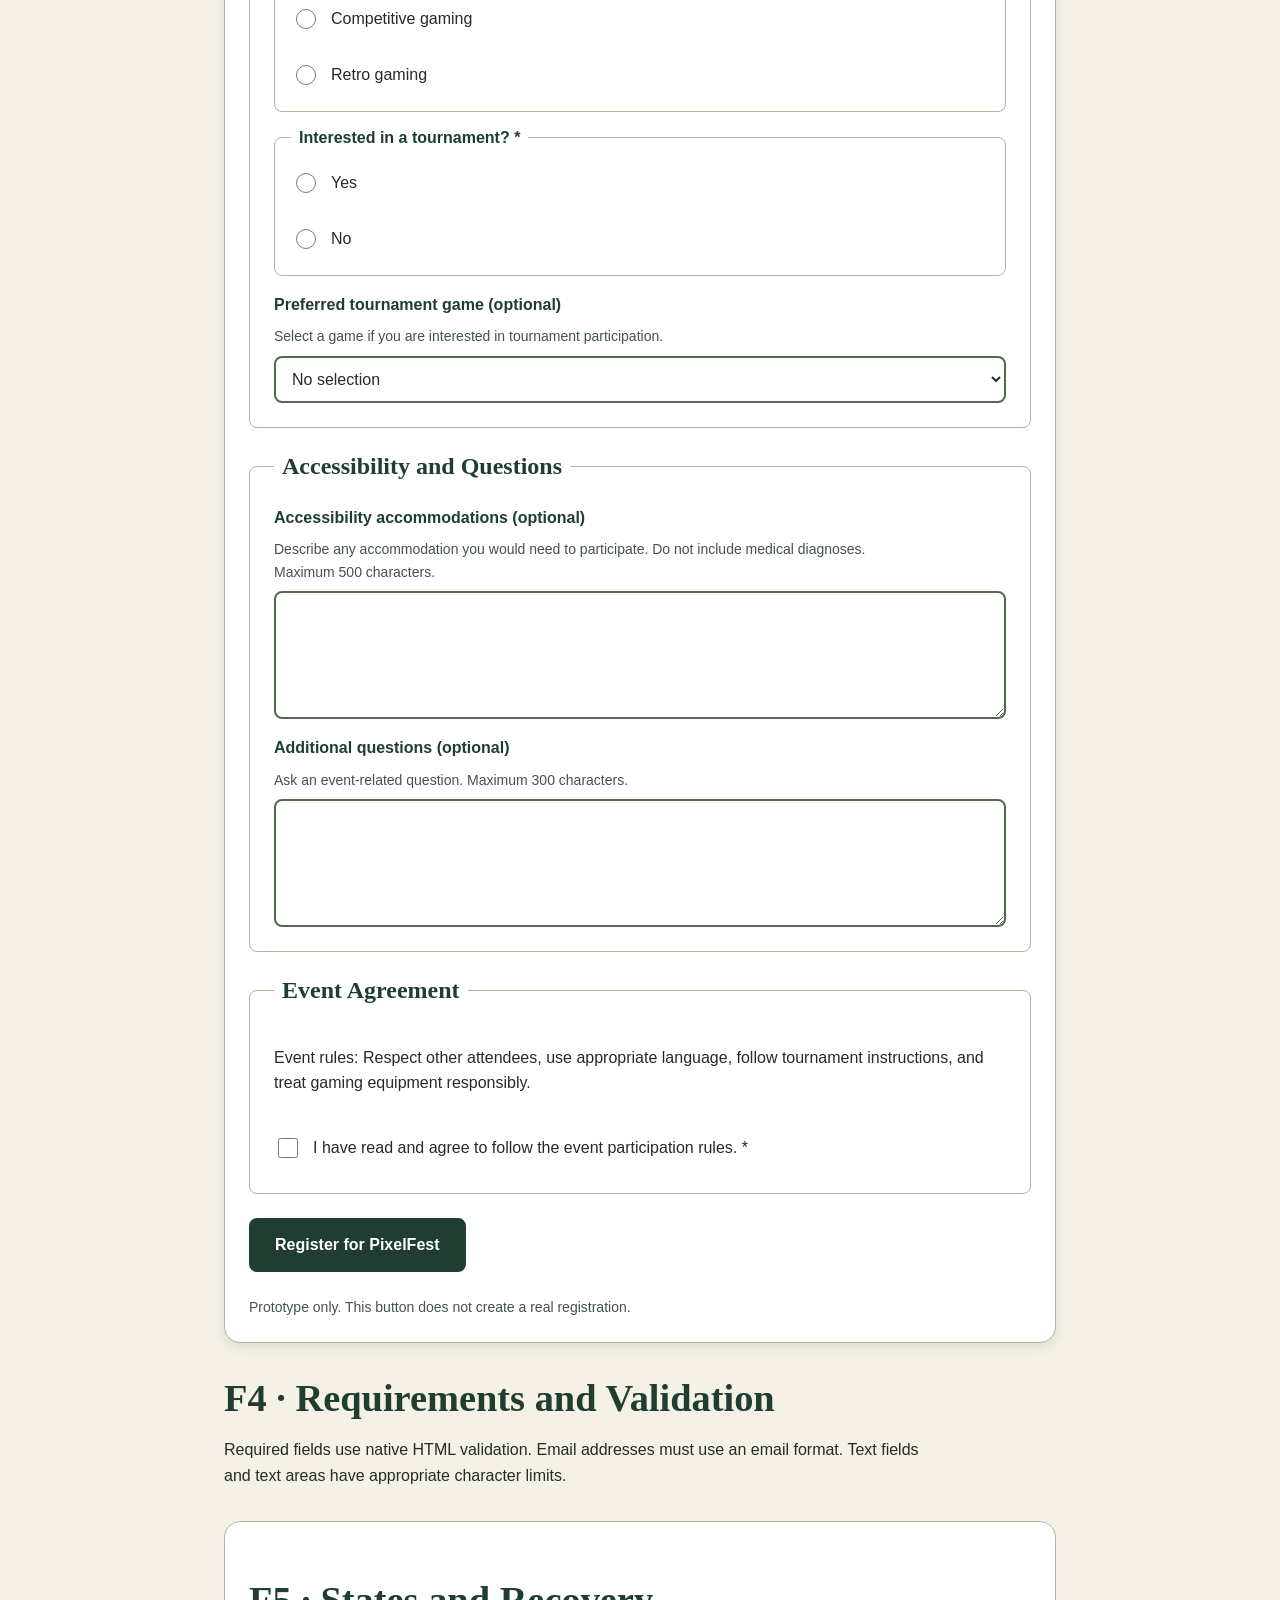
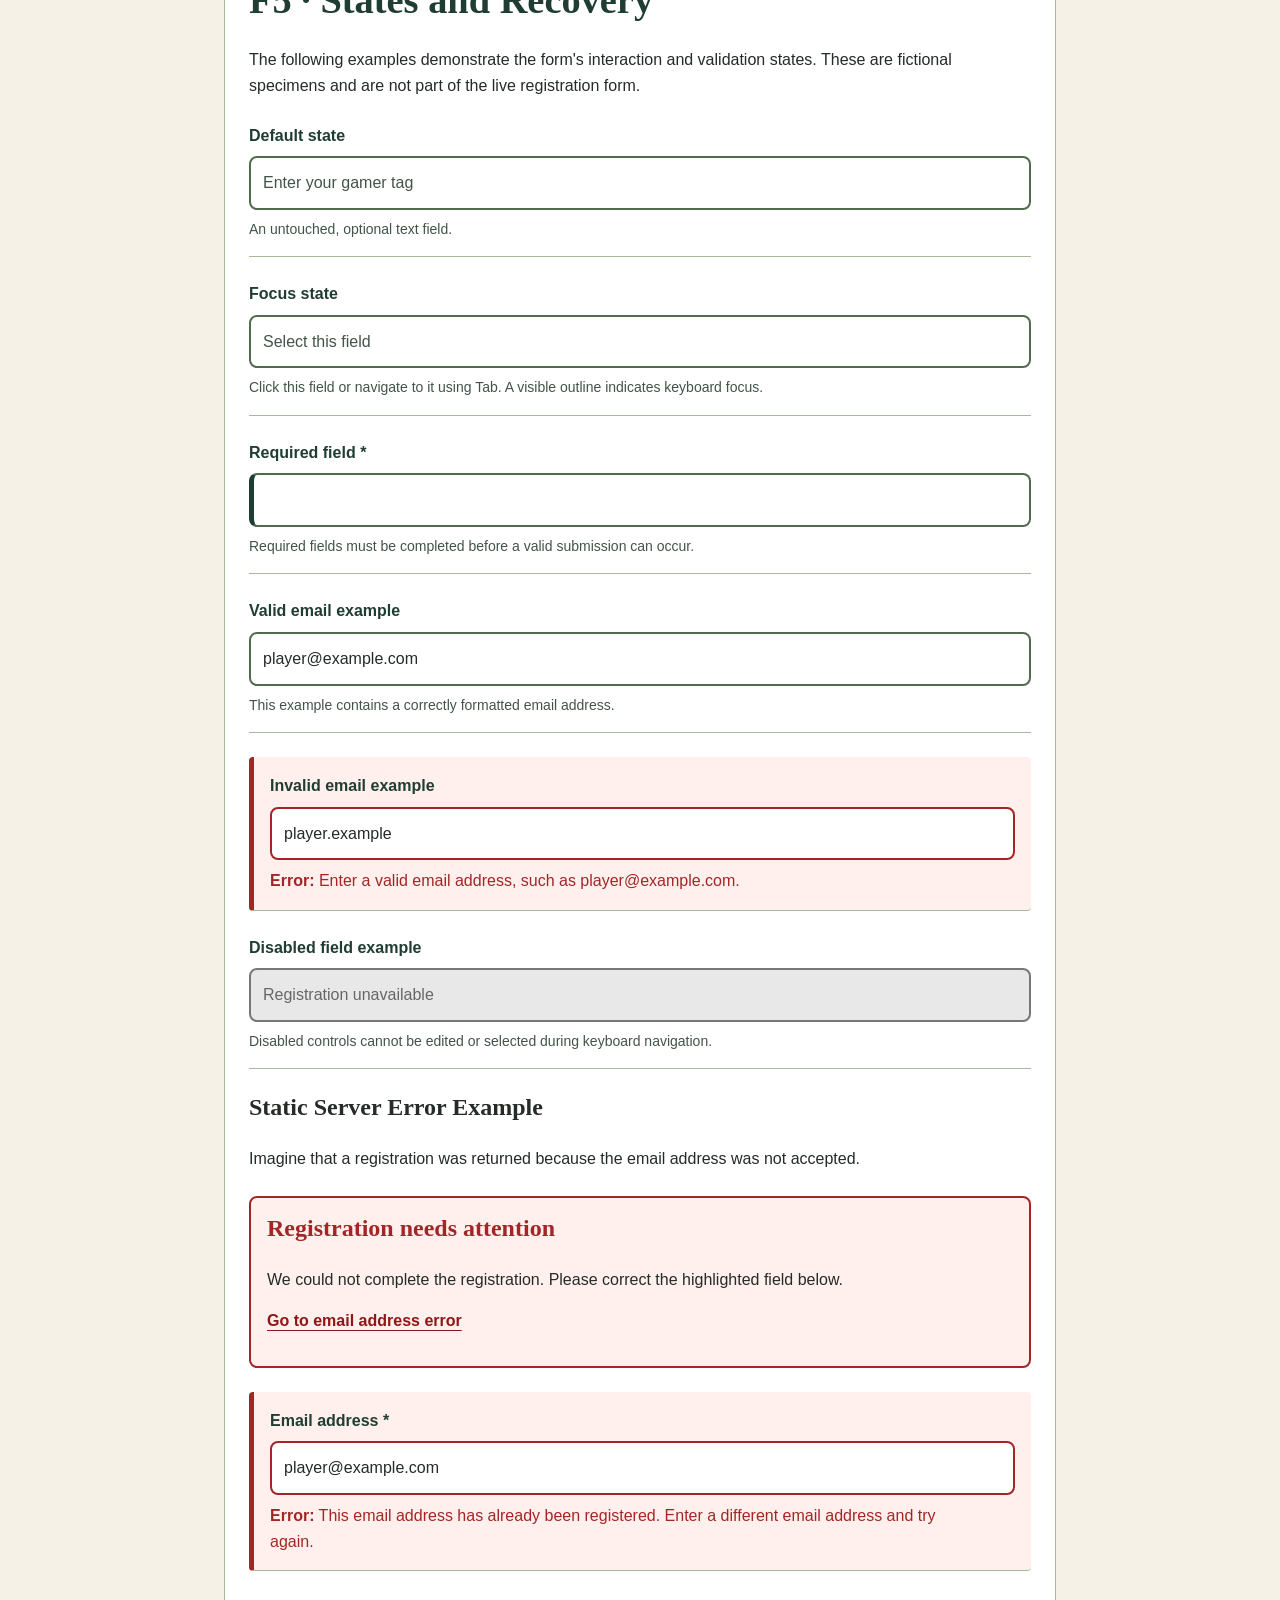
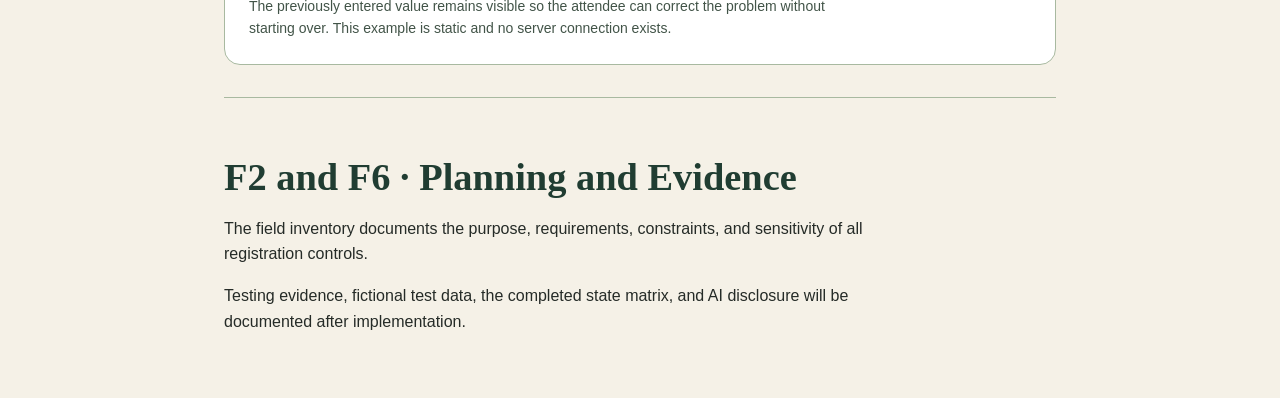
==== commit 60362ae4: "Update form action method and refine error messages for clarity in registration examples" ====
--- a/index.html
+++ b/index.html
@@ -45,7 +45,7 @@
         </section>
 
         <!-- F3 and F4: Semantic Form and Validation -->
-        <form action="#" method="post">
+        <form action="about:blank" method="get">
 
             <fieldset>
                 <legend>F3 · Attendee Information</legend>
@@ -334,7 +334,7 @@
             readonly>
         <p class="help">
             This example contains a correctly
-            formatted fictional email address.
+            formatted email address.
         </p>
     </div>
 
@@ -377,7 +377,7 @@
     <h3>Static Server Error Example</h3>
 
     <p>
-        Imagine that a fictional registration was
+        Imagine that a registration was
         returned because the email address was
         not accepted.
     </p>
@@ -385,7 +385,7 @@
     <div class="error-summary" role="alert">
         <h3>Registration needs attention</h3>
         <p>
-            We could not complete the fictional
+            We could not complete the
             registration. Please correct the
             highlighted field below.
         </p>
@@ -410,9 +410,9 @@
 
         <p id="server-error-message">
             <strong>Error:</strong>
-            This fictional email address has
+            This email address has
             already been registered. Enter a
-            different fictional email address
+            different email address
             and try again.
         </p>
     </div>
--- a/styles.css
+++ b/styles.css
@@ -486,3 +486,45 @@
         transition: none;
     }
 }
+
+
+/* ==========================================
+   F5: Additional State Styling
+========================================== */
+
+/* Clearly distinguish required examples */
+#states input:required {
+    border-left: 5px solid var(--color-forest);
+}
+
+/* Disabled field appearance */
+#states input:disabled {
+    background-color: #E8E8E8;
+    color: var(--color-disabled);
+    border-color: #777777;
+    cursor: not-allowed;
+    opacity: 1;
+}
+
+/* Invalid state */
+#states input[aria-invalid="true"] {
+    border: 2px solid var(--color-error);
+}
+
+/* Error links */
+.error-summary a:focus-visible {
+    outline: 3px solid var(--color-forest);
+    outline-offset: 3px;
+}
+
+/* Separate examples visually */
+#states > .field {
+    padding-bottom: var(--space-4);
+    border-bottom: 1px solid var(--color-border);
+}
+
+/* Preserve visible focus in error fields */
+#states input:focus-visible {
+    outline: 3px solid var(--color-forest);
+    outline-offset: 3px;
+}
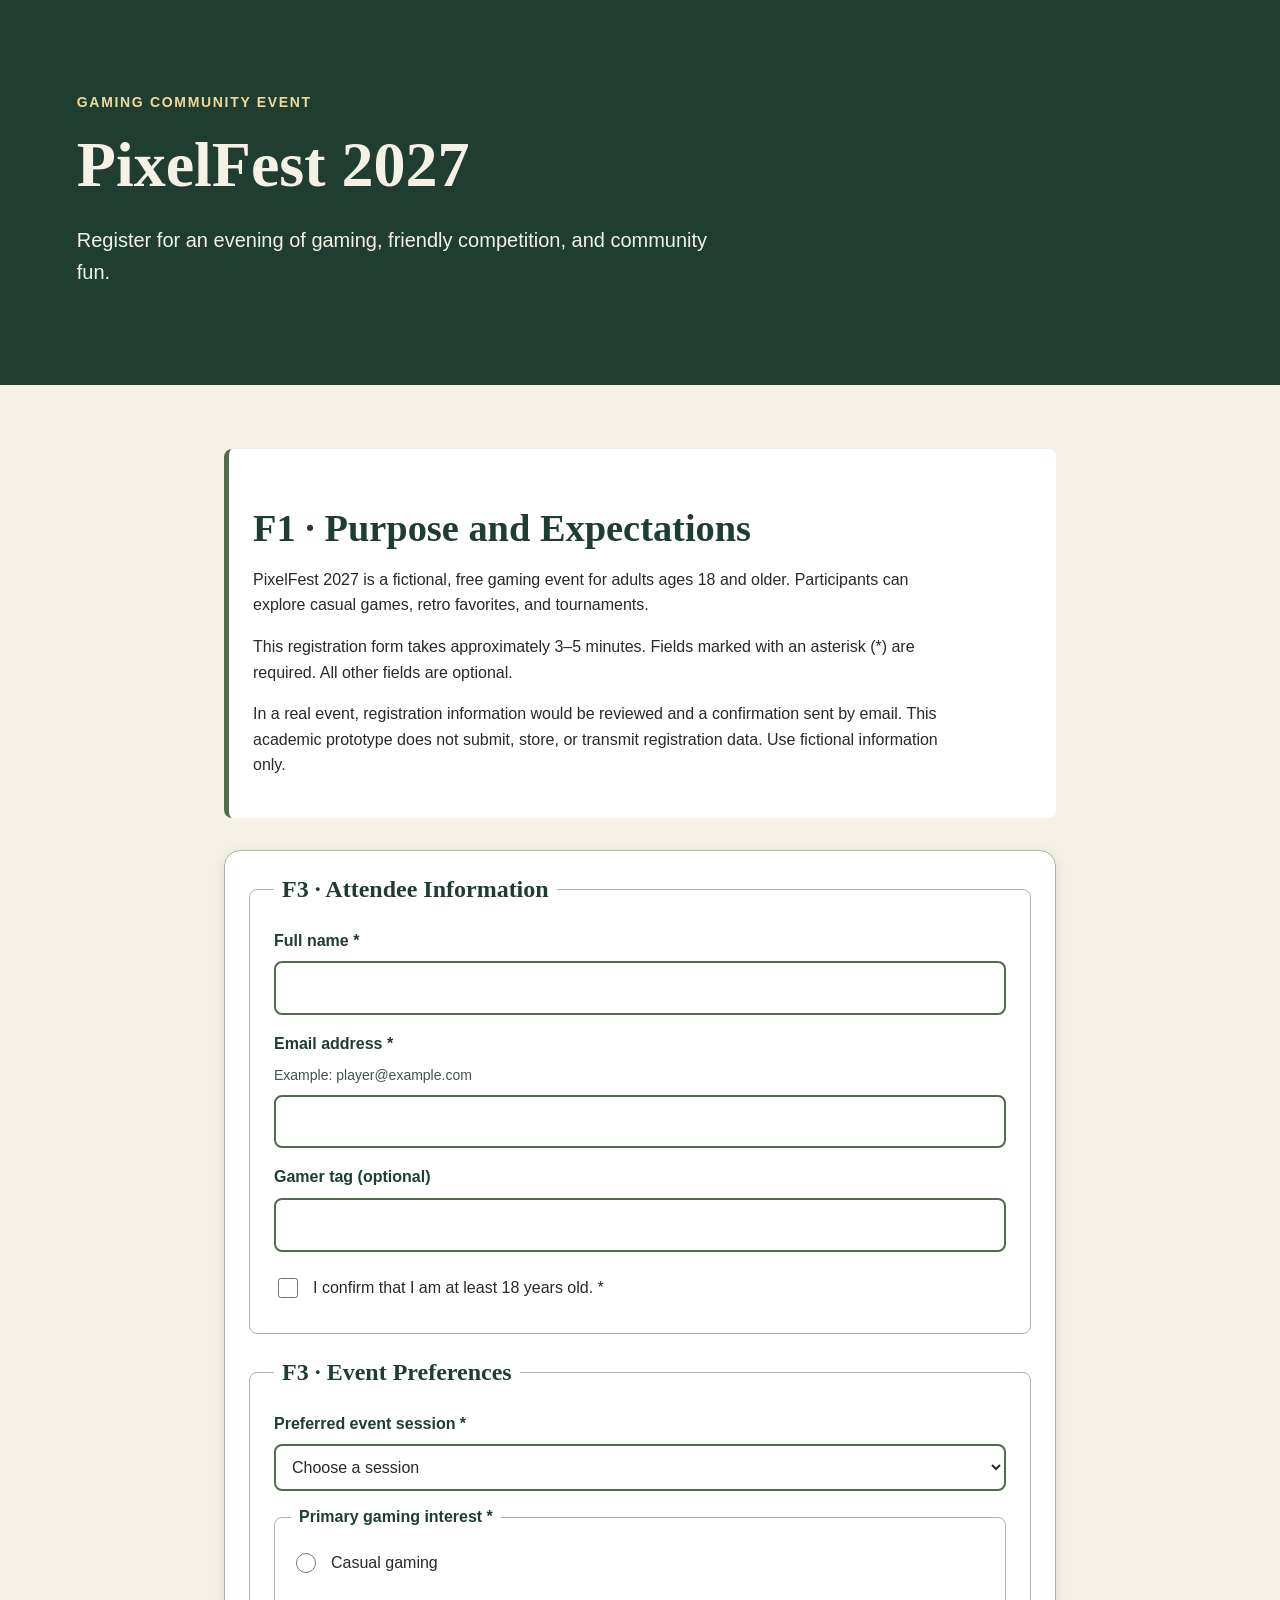
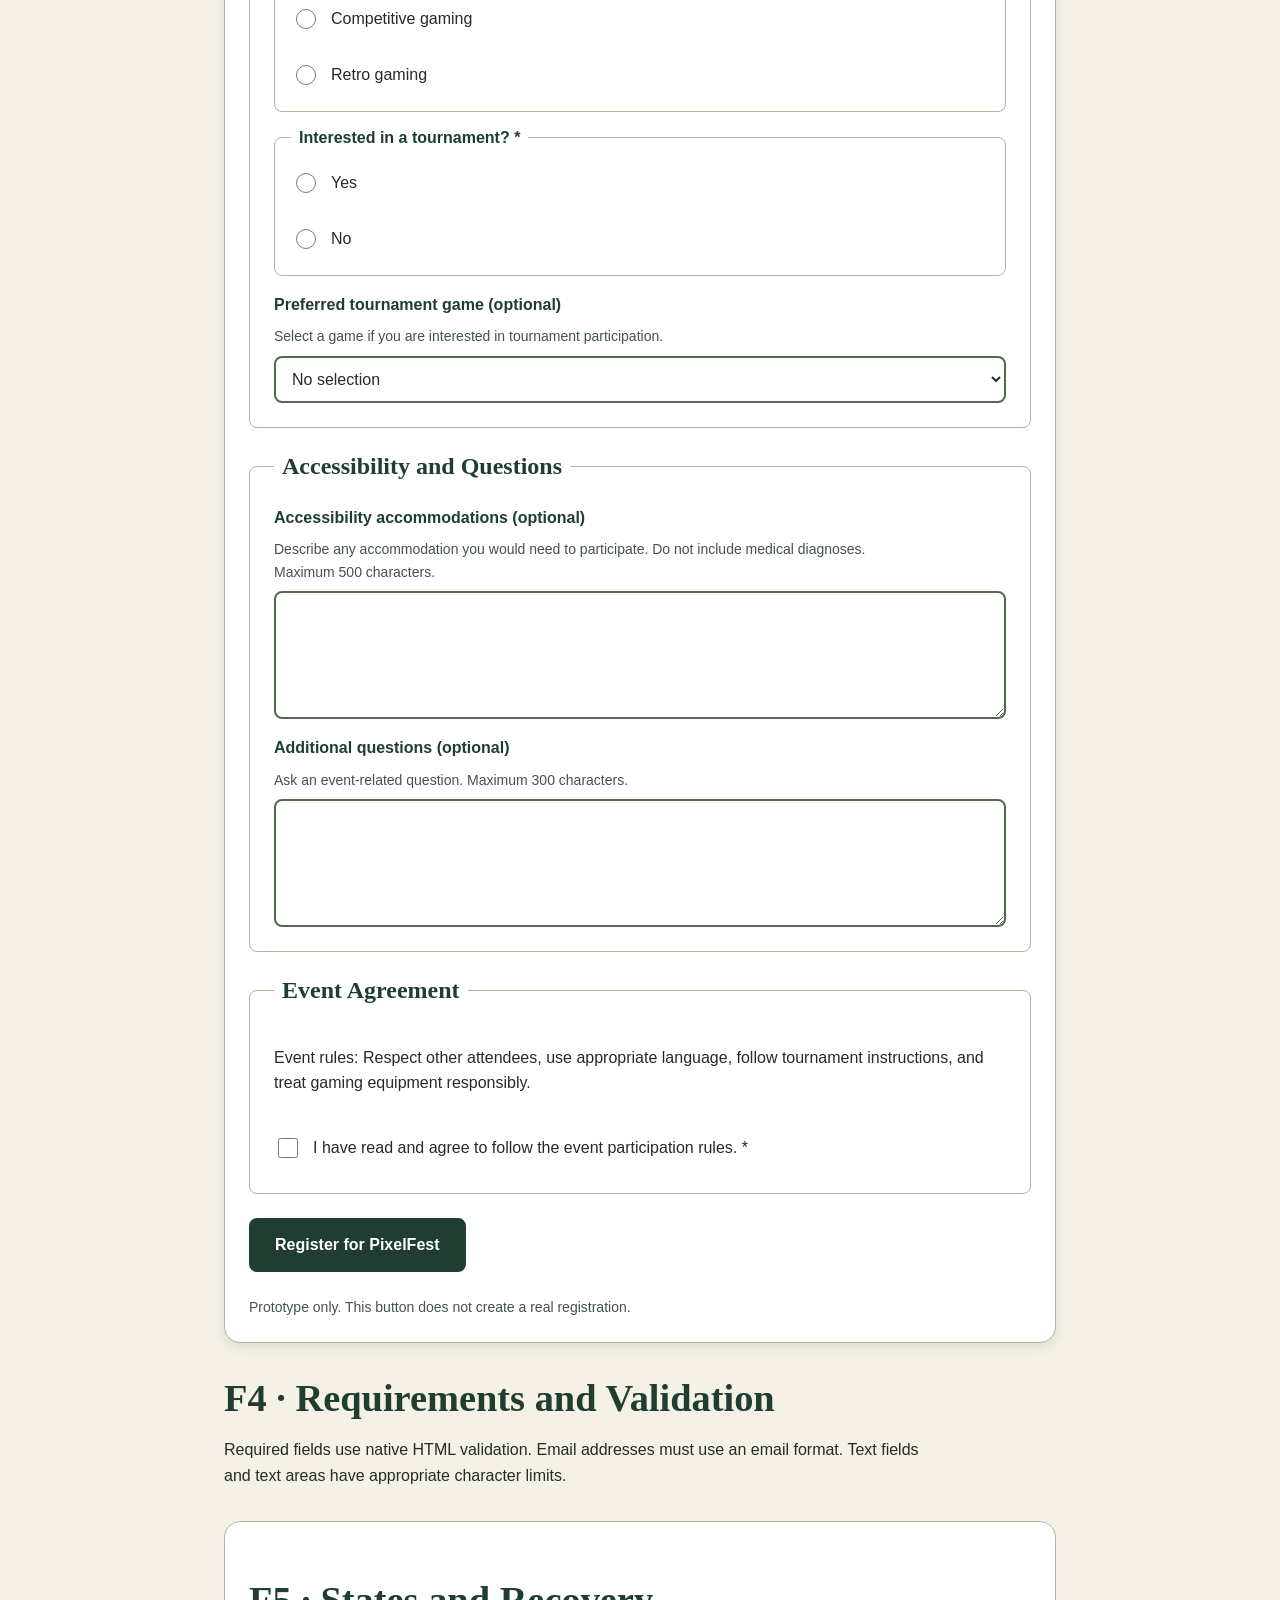
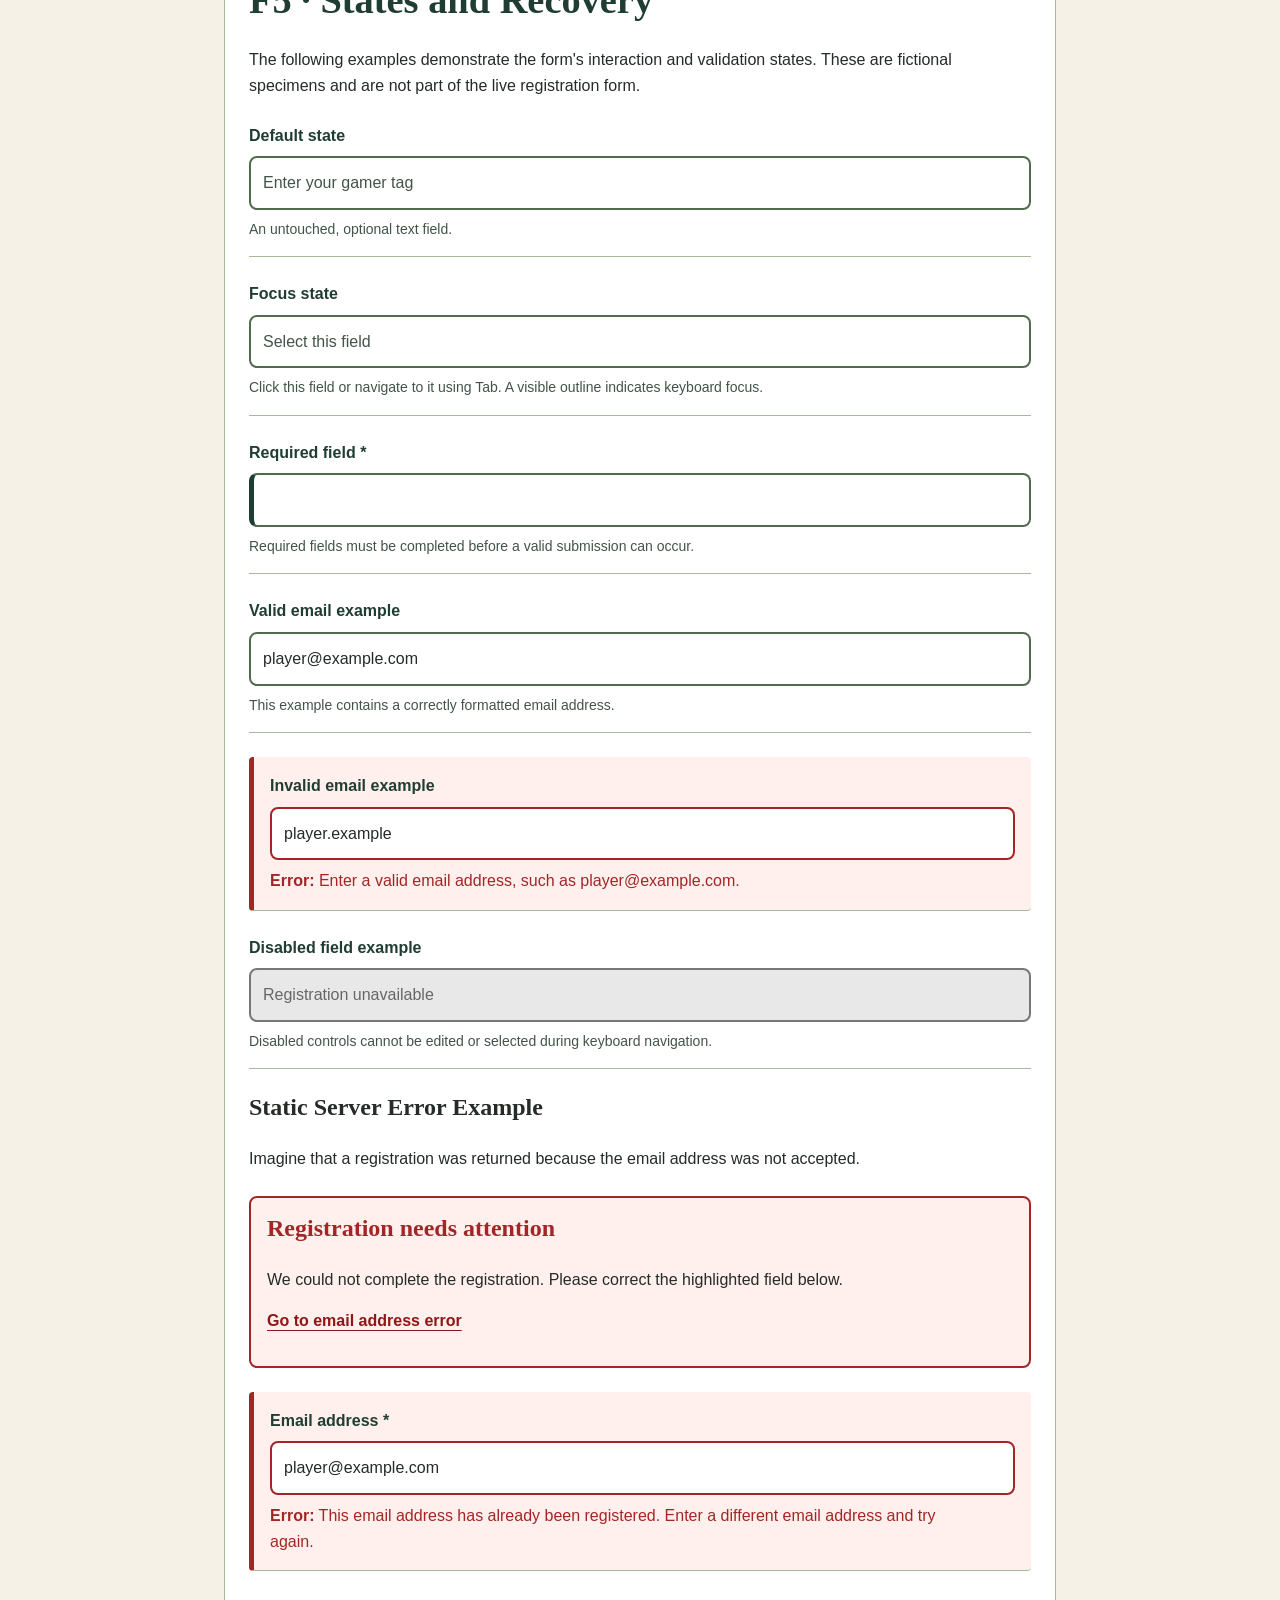
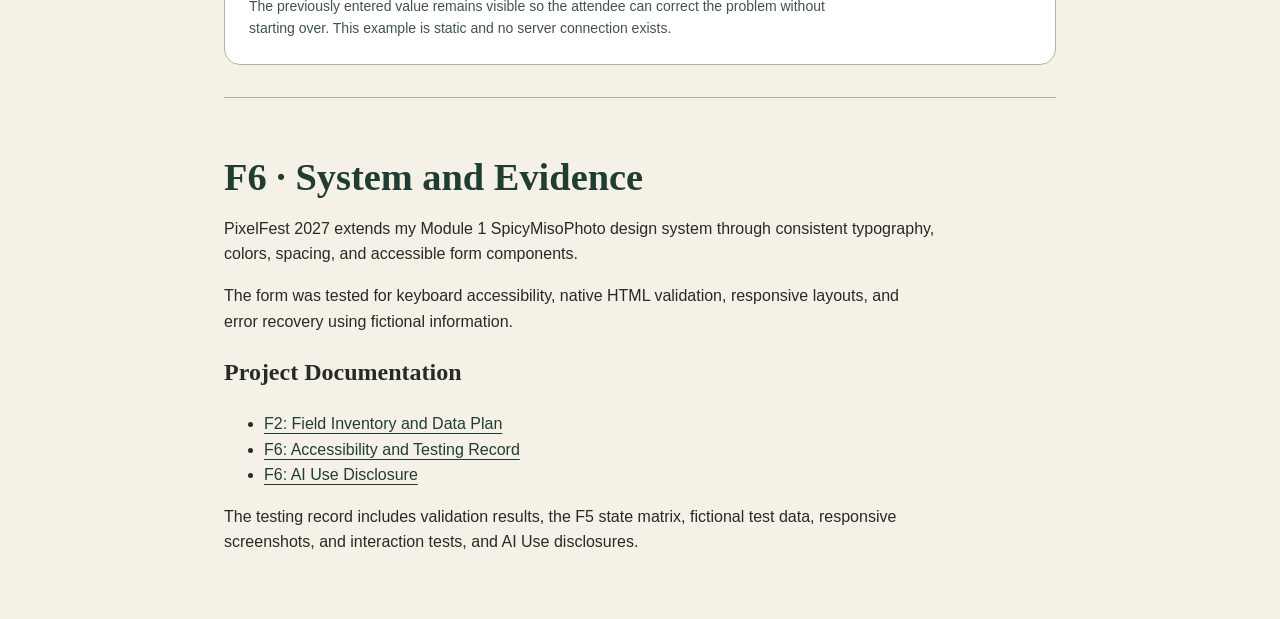
==== commit 767ebde1: "Revise documentation section to enhance clarity and detail on testing and accessibility for PixelFes" ====
--- a/index.html
+++ b/index.html
@@ -426,22 +426,53 @@
     </p>
 </section>
 
-        <!-- F6: Documentation -->
-        <section id="documentation">
-            <h2>F2 and F6 · Planning and Evidence</h2>
-
-            <p>
-                The field inventory documents the purpose,
-                requirements, constraints, and sensitivity
-                of all registration controls.
-            </p>
-
-            <p>
-                Testing evidence, fictional test data,
-                the completed state matrix, and AI disclosure
-                will be documented after implementation.
-            </p>
-        </section>
+        
+<!-- F6: System and Evidence -->
+<section id="documentation">
+    <h2>F6 · System and Evidence</h2>
+
+    <p>
+        PixelFest 2027 extends my Module 1 SpicyMisoPhoto
+        design system through consistent typography,
+        colors, spacing, and accessible form components.
+    </p>
+
+    <p>
+        The form was tested for keyboard accessibility,
+        native HTML validation, responsive layouts,
+        and error recovery using fictional information.
+    </p>
+
+    <h3>Project Documentation</h3>
+
+    <ul>
+        <li>
+            <a href="field-inventory-template.html">
+                F2: Field Inventory and Data Plan
+            </a>
+        </li>
+
+        <li>
+            <a href="test-record.md">
+                F6: Accessibility and Testing Record
+            </a>
+        </li>
+
+        <li>
+            <a href="test-record.md">
+                F6: AI Use Disclosure
+            </a>
+        </li>
+    </ul>
+
+    <p>
+        The testing record includes validation results,
+        the F5 state matrix, fictional test data,
+        responsive screenshots, and interaction tests, 
+        and AI Use disclosures.
+    </p>
+</section>
+
     </main>
 </body>
 </html>
